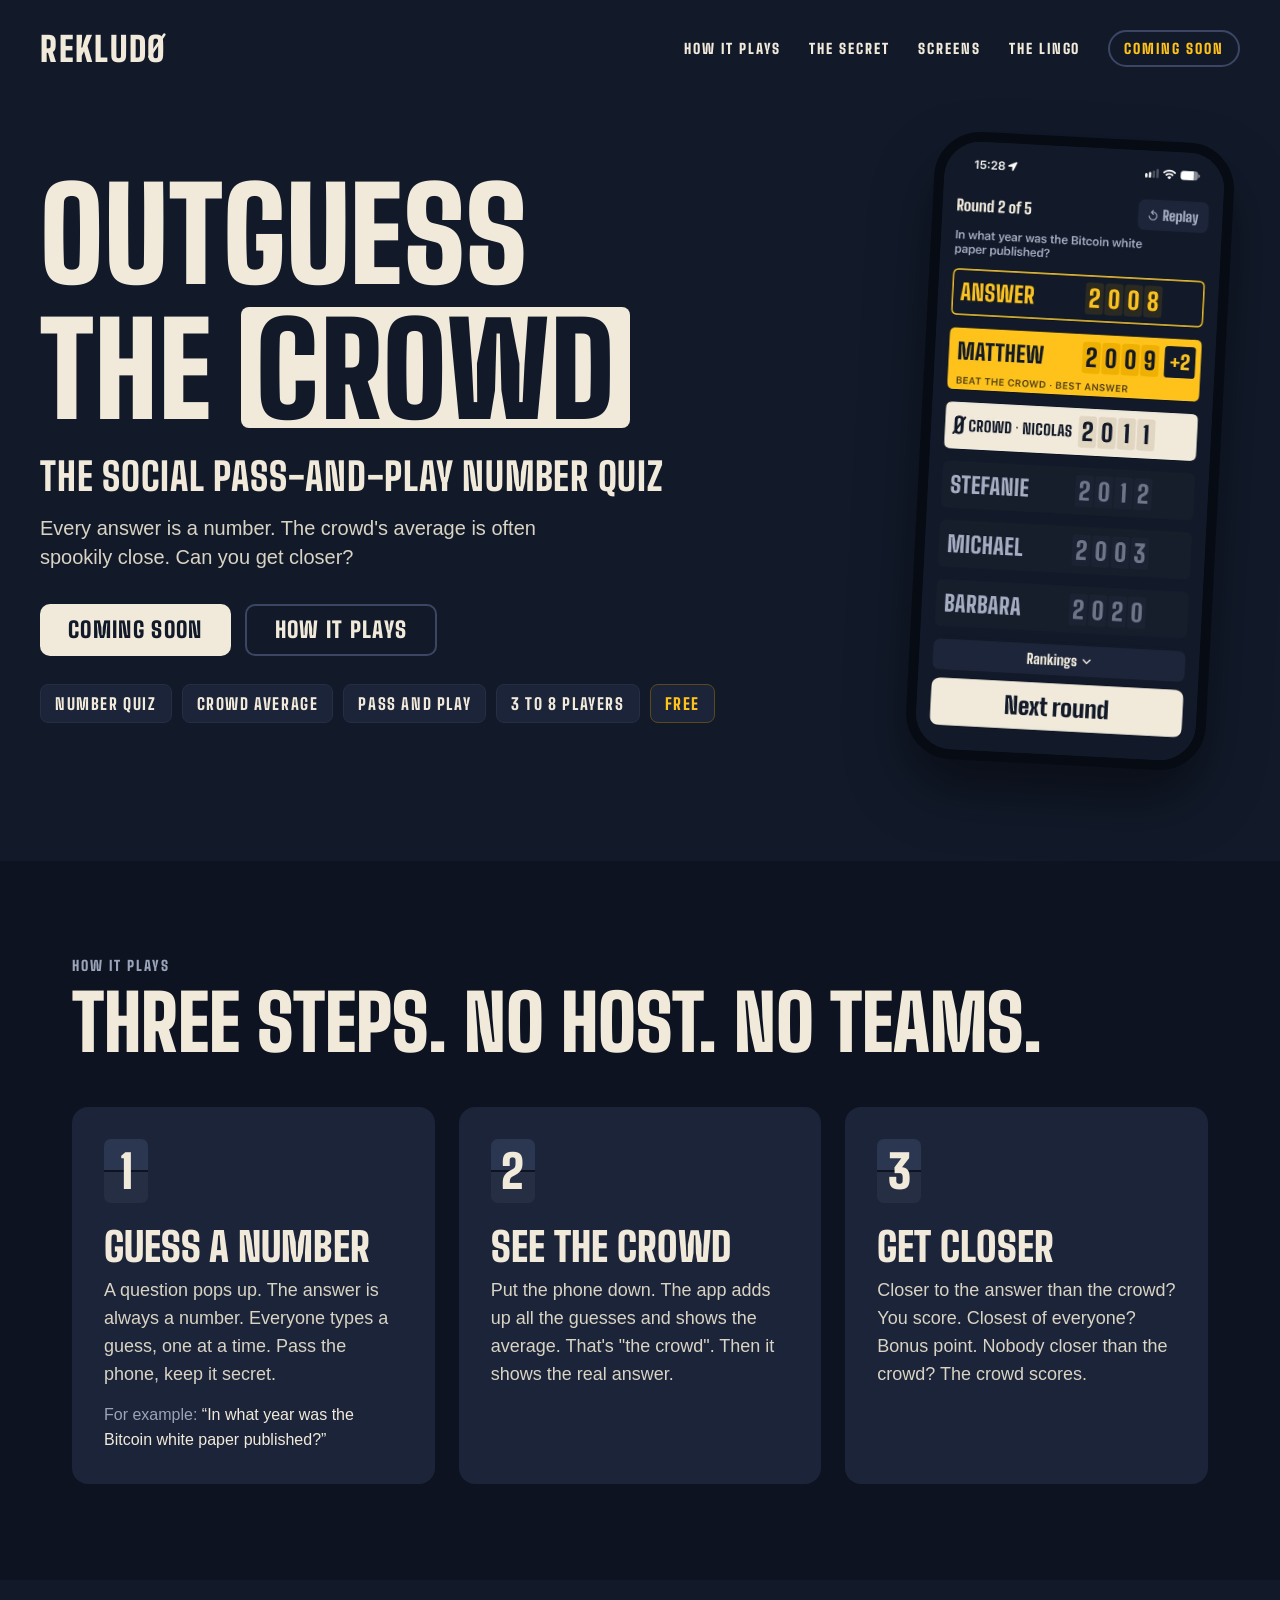
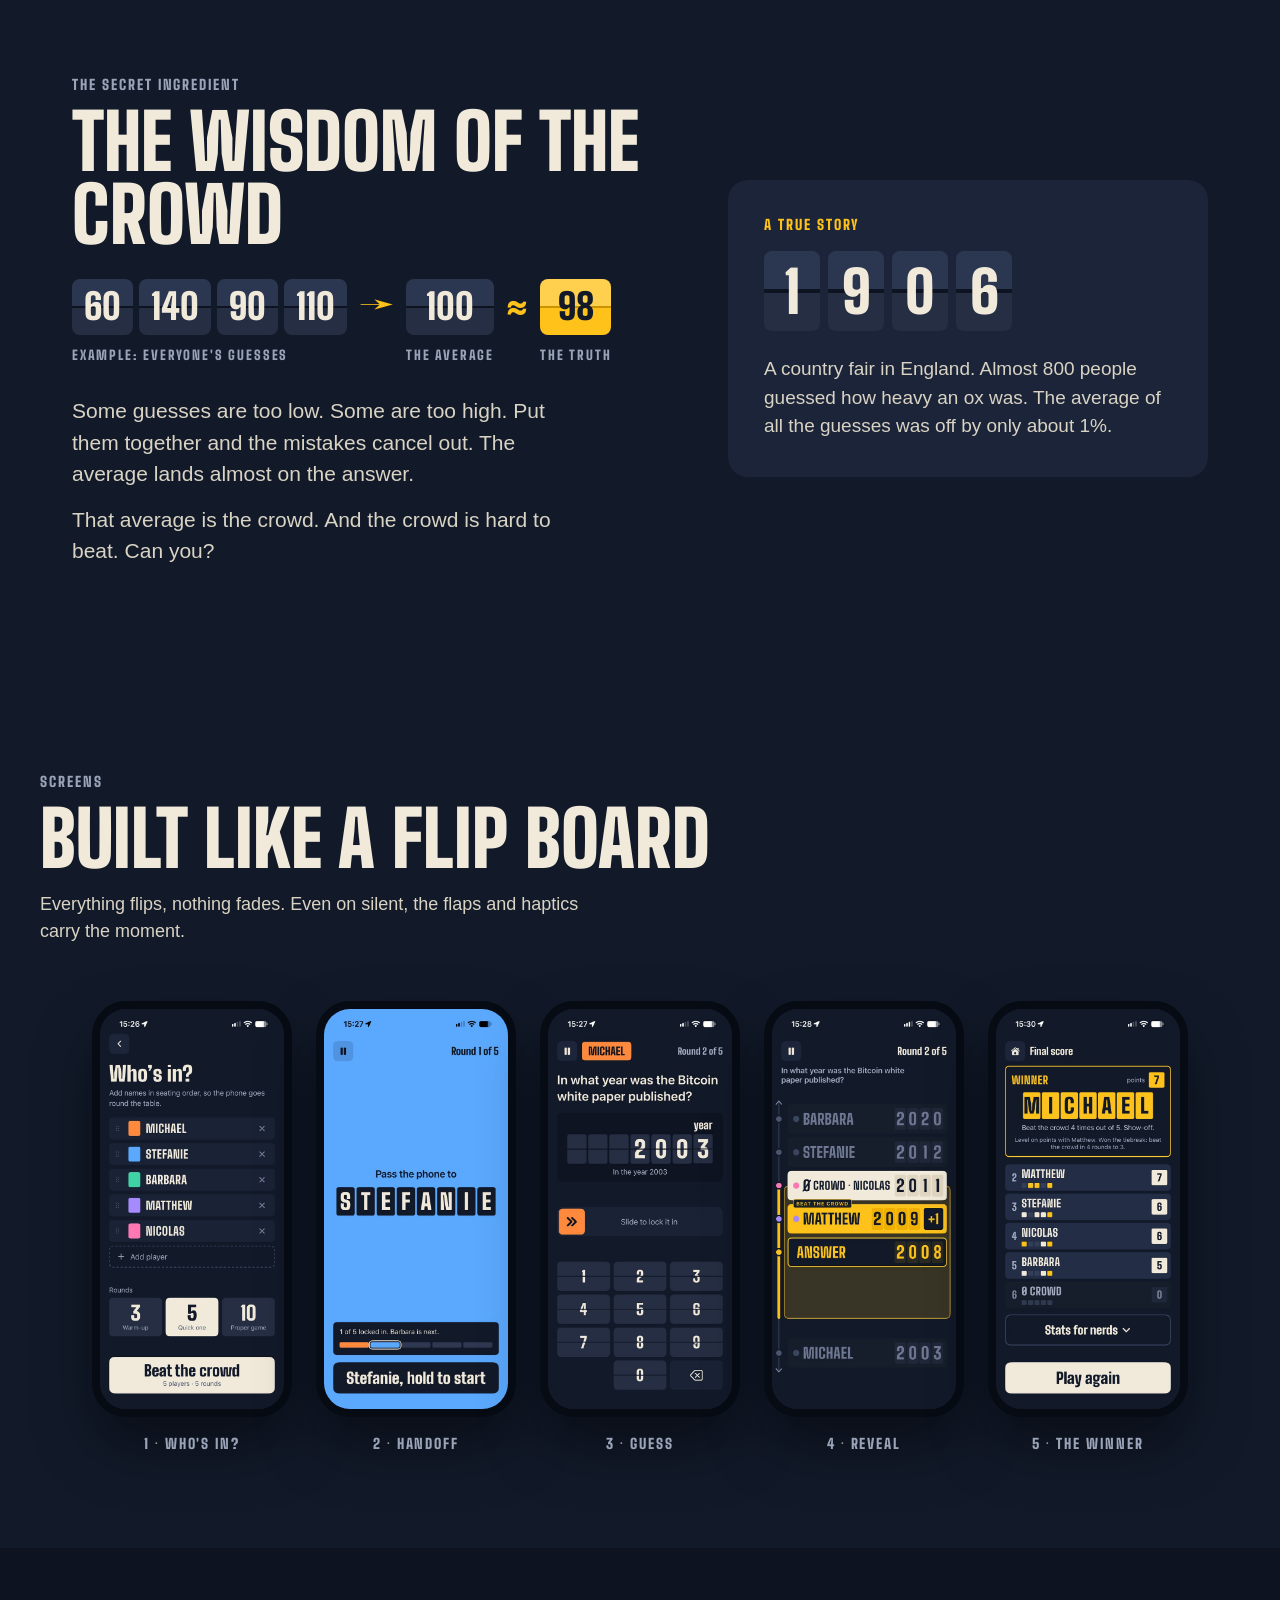
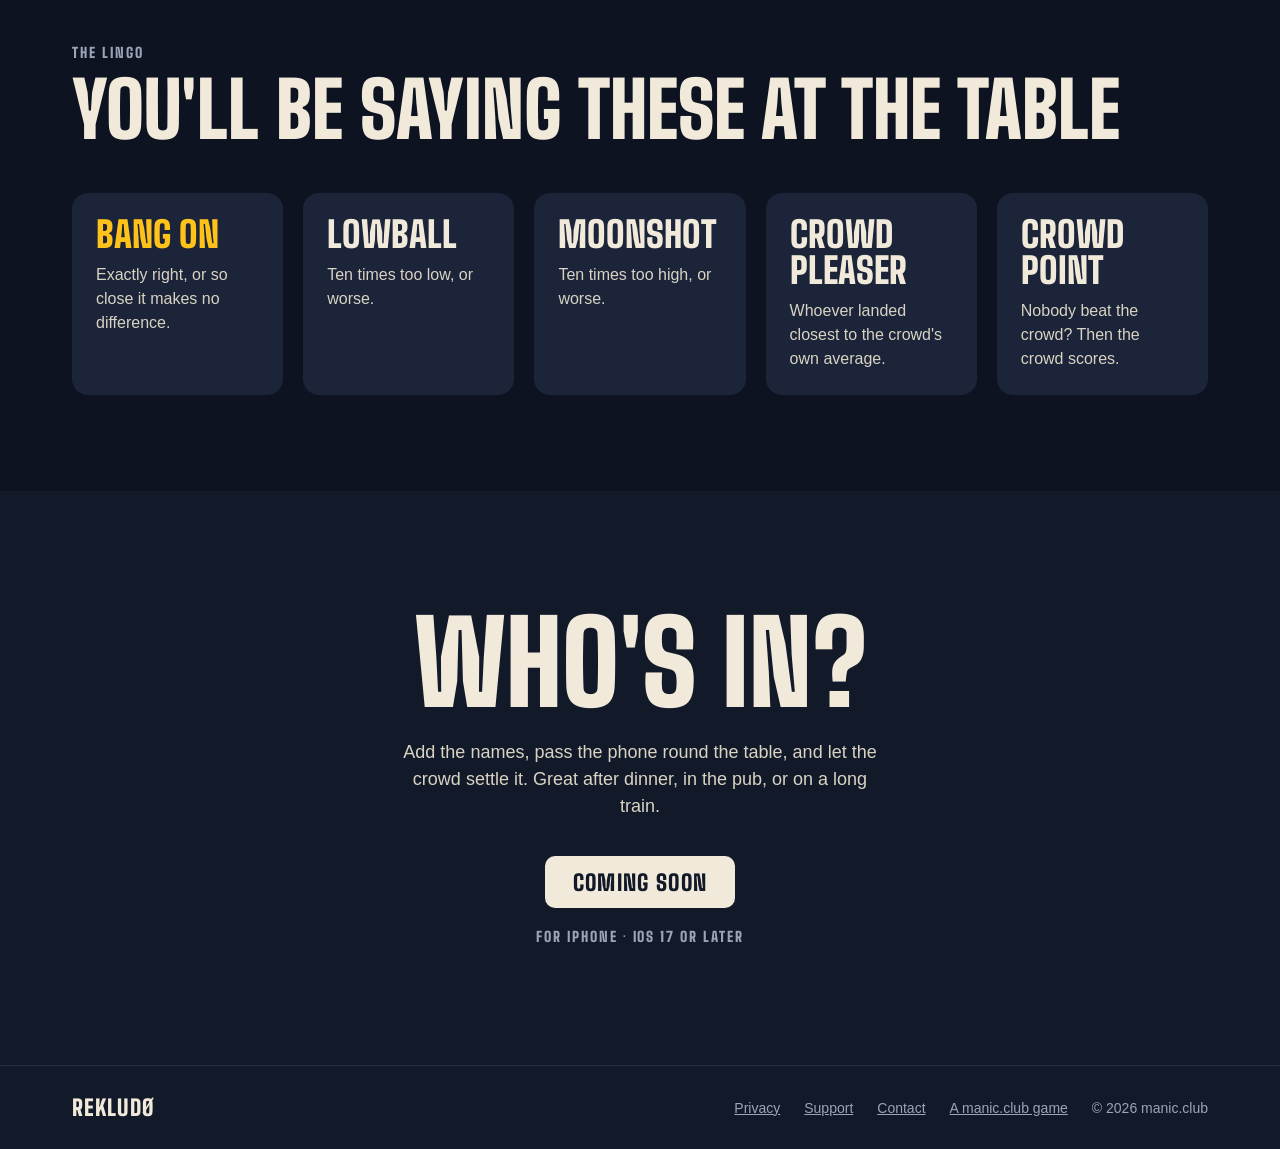
==== index.html @ 20292a8b "Site feedback round 6: replace the abstract formula with an example (guesses, average, truth) Co-Aut" ====
<!doctype html>
<html lang="en">
<head>
<meta charset="utf-8">
<meta name="viewport" content="width=device-width, initial-scale=1, viewport-fit=cover">
<title>Rekludo: Outguess the crowd. The social pass-and-play number quiz.</title>
<meta name="description" content="A social pass-and-play number quiz for 3 to 8 players. Every answer is a number. Everyone guesses, the crowd's average appears next to the truth, and the closest player wins. Free for iPhone.">
<meta name="theme-color" content="#121A2A">
<meta name="color-scheme" content="dark">
<link rel="canonical" href="https://rekludo.com/">
<link rel="icon" type="image/png" sizes="32x32" href="img/favicon-32.png">
<link rel="apple-touch-icon" href="img/apple-touch-icon.png">
<link rel="preload" href="fonts/BigShoulders.woff2" as="font" type="font/woff2" crossorigin>
<link rel="stylesheet" href="style.css">
<meta property="og:type" content="website">
<meta property="og:site_name" content="Rekludo">
<meta property="og:title" content="Rekludo: Outguess the crowd.">
<meta property="og:description" content="The social pass-and-play number quiz. Everyone guesses a number, the crowd's average shows up, and the closest player wins.">
<meta property="og:url" content="https://rekludo.com/">
<meta property="og:image" content="https://rekludo.com/img/og-image.jpg">
<meta property="og:image:width" content="1200">
<meta property="og:image:height" content="630">
<meta property="og:image:alt" content="Rekludo: Beat the crowd, next to a phone showing a round result">
<meta name="twitter:card" content="summary_large_image">
<meta name="twitter:image" content="https://rekludo.com/img/og-image.jpg">
<!-- At launch, add: <meta name="apple-itunes-app" content="app-id=6835205482"> -->
</head>
<body>
<a class="skip" href="#main">Skip to content</a>

<header class="wrap nav">
  <a class="logo" href="/" aria-label="Rekludo home">REKLUD<span class="oslash" aria-hidden="true">O<svg viewBox="0 0 100 100" preserveAspectRatio="none" focusable="false"><line x1="12" y1="88" x2="88" y2="12"/></svg></span></a>
  <nav class="nav-links" aria-label="Main">
    <a class="cap" href="#how">How it plays</a>
    <a class="cap" href="#why">The secret</a>
    <a class="cap" href="#screens">Screens</a>
    <a class="cap" href="#words">The lingo</a>
    <span class="pill">Coming soon</span>
  </nav>
</header>

<main id="main">
  <section class="wrap hero" aria-labelledby="hero-title">
    <div class="hero-text">
      <h1 id="hero-title"><span class="l1">Outguess</span><span class="l2">the <span class="box">crowd</span></span></h1>
      <p class="tagline">The social pass-and-play number quiz</p>
      <p class="hook">Every answer is a number. The crowd's average is often spookily close. Can you get closer?</p>
      <div class="actions">
        <span class="btn btn-soon">Coming soon</span>
        <a class="btn btn-line" href="#how">How it plays</a>
      </div>
      <ul class="chips" aria-label="At a glance">
        <li>Number quiz</li>
        <li>Crowd average</li>
        <li>Pass and play</li>
        <li>3 to 8 players</li>
        <li>Free</li>
      </ul>
    </div>
    <div class="hero-phone">
      <div class="phone tilt">
        <img src="img/results.jpg" width="620" height="1347" alt="Rekludo round result: Matthew's guess of 2009 beats the crowd and lands closest to the answer, 2008" fetchpriority="high">
      </div>
    </div>
  </section>

  <section id="how" class="band" aria-labelledby="how-title">
    <div class="wrap">
      <div class="cap">How it plays</div>
      <h2 id="how-title">Three steps. No host. No teams.</h2>
      <ol class="steps">
        <li class="step">
          <span class="t" aria-hidden="true">1</span>
          <h3>Guess a number</h3>
          <p>A question pops up. The answer is always a number. Everyone types a guess, one at a time. Pass the phone, keep it secret.</p>
          <p class="eg">For example: <q>In what year was the Bitcoin white paper published?</q></p>
        </li>
        <li class="step">
          <span class="t" aria-hidden="true">2</span>
          <h3>See the crowd</h3>
          <p>Put the phone down. The app adds up all the guesses and shows the average. That's "the crowd". Then it shows the real answer.</p>
        </li>
        <li class="step">
          <span class="t" aria-hidden="true">3</span>
          <h3>Get closer</h3>
          <p>Closer to the answer than the crowd? You score. Closest of everyone? Bonus point. Nobody closer than the crowd? The crowd scores.</p>
        </li>
      </ol>
    </div>
  </section>

  <section id="why" class="wrap why" aria-labelledby="why-title">
    <div class="why-grid">
      <div>
        <div class="cap">The secret ingredient</div>
        <h2 id="why-title">The wisdom of the crowd</h2>
        <div class="demo" role="img" aria-label="Example: guesses of 60, 140, 90 and 110 average out to 100. The real answer is 98.">
          <div class="dg"><div class="dnums"><span class="num">60</span><span class="num">140</span><span class="num">90</span><span class="num">110</span></div><div class="cap">Example: everyone's guesses</div></div>
          <span class="fo" aria-hidden="true">&rarr;</span>
          <div class="dg"><span class="num">100</span><div class="cap">The average</div></div>
          <span class="fo" aria-hidden="true">&asymp;</span>
          <div class="dg"><span class="num gold">98</span><div class="cap">The truth</div></div>
        </div>
        <p class="why-text">Some guesses are too low. Some are too high. Put them together and the mistakes cancel out. The average lands almost on the answer.</p>
        <p class="why-text">That average is the crowd. And the crowd is hard to beat. Can you?</p>
      </div>
      <figure class="fact">
        <div class="cap">A true story</div>
        <div class="fact-tiles" aria-hidden="true"><span class="t">1</span><span class="t">9</span><span class="t">0</span><span class="t">6</span></div>
        <figcaption>A country fair in England. Almost 800 people guessed how heavy an ox was. The average of all the guesses was off by only about 1%.</figcaption>
      </figure>
    </div>
  </section>

  <section id="screens" class="wrap screens" aria-labelledby="screens-title">
    <div class="cap">Screens</div>
    <h2 id="screens-title" style="margin-bottom:16px">Built like a flip board</h2>
    <p class="sub">Everything flips, nothing fades. Even on silent, the flaps and haptics carry the moment.</p>
    <ul class="shots">
      <li><div class="phone small"><img loading="lazy" src="img/setup.jpg" width="620" height="1347" alt="Setup screen: who's in? Five players and the rounds to choose from"></div><div class="cap">1 · Who's in?</div></li>
      <li><div class="phone small"><img loading="lazy" src="img/handoff.jpg" width="620" height="1347" alt="Handoff screen: pass the phone to Stefanie, hold to start"></div><div class="cap">2 · Handoff</div></li>
      <li><div class="phone small"><img loading="lazy" src="img/guess.jpg" width="620" height="1347" alt="Guess screen with a year on flap tiles and a number keypad"></div><div class="cap">3 · Guess</div></li>
      <li><div class="phone small"><img loading="lazy" src="img/reveal.jpg" width="620" height="1347" alt="Reveal in mid-animation: the crowd, the answer and a player landing on the axis"></div><div class="cap">4 · Reveal</div></li>
      <li><div class="phone small"><img loading="lazy" src="img/final.jpg" width="620" height="1347" alt="Final score: the winner's name on yellow flap tiles above the ranking"></div><div class="cap">5 · The winner</div></li>
    </ul>
  </section>

  <section id="words" class="band" aria-labelledby="words-title">
    <div class="wrap">
      <div class="cap">The lingo</div>
      <h2 id="words-title">You'll be saying these at the table</h2>
      <dl class="lingo">
        <div class="word"><dt class="gold">Bang on</dt><dd>Exactly right, or so close it makes no difference.</dd></div>
        <div class="word"><dt>Lowball</dt><dd>Ten times too low, or worse.</dd></div>
        <div class="word"><dt>Moonshot</dt><dd>Ten times too high, or worse.</dd></div>
        <div class="word"><dt>Crowd pleaser</dt><dd>Whoever landed closest to the crowd's own average.</dd></div>
        <div class="word"><dt>Crowd point</dt><dd>Nobody beat the crowd? Then the crowd scores.</dd></div>
      </dl>
    </div>
  </section>

  <section class="wrap cta" aria-labelledby="cta-title">
    <h2 id="cta-title">Who's in?</h2>
    <p>Add the names, pass the phone round the table, and let the crowd settle it. Great after dinner, in the pub, or on a long train.</p>
    <span class="btn btn-soon">Coming soon</span>
    <div class="cap">For iPhone · iOS 17 or later</div>
  </section>
</main>

<footer class="foot">
  <div class="foot-in">
    <a class="logo" href="/" aria-label="Rekludo home">REKLUD<span class="oslash" aria-hidden="true">O<svg viewBox="0 0 100 100" preserveAspectRatio="none" focusable="false"><line x1="12" y1="88" x2="88" y2="12"/></svg></span></a>
    <div class="foot-links">
      <a href="https://manic.club/privacy/rekludo/">Privacy</a>
      <a href="https://manic.club/support/">Support</a>
      <a href="mailto:info@manic.club">Contact</a>
      <a href="https://manic.club">A manic.club game</a>
      <span>© 2026 manic.club</span>
    </div>
  </div>
</footer>
</body>
</html>
---- style.css ----
/* Rekludo: one page, no framework, no external requests. Font is hosted here (Big Shoulders, SIL OFL, see fonts/OFL.txt). */
@font-face {
  font-family: "Big Shoulders";
  src: url("fonts/BigShoulders.woff2") format("woff2");
  font-weight: 100 900;
  font-display: swap;
}
:root {
  --board: #121A2A; --deep: #0D1320; --card: #1B2438; --line: #252E42; --edge: #3A4663;
  --ink: #F1EADB; --soft: #D9D3C4; --muted: #9AA4B8; --signal: #FFC21A;
  --display: "Big Shoulders", "Arial Narrow", Impact, sans-serif;
  --text: -apple-system, "SF Pro Text", "Helvetica Neue", Arial, sans-serif;
}
* { box-sizing: border-box; }
html { scroll-behavior: smooth; background: var(--board); }
body { margin: 0; background: var(--board); color: var(--ink); font-family: var(--text); -webkit-font-smoothing: antialiased; }
a { color: var(--ink); }
a:hover { color: var(--signal); }
:focus-visible { outline: 3px solid var(--signal); outline-offset: 3px; border-radius: 6px; }
img { max-width: 100%; }
.wrap { max-width: 1200px; margin: 0 auto; padding: 0 32px; }
.skip { position: absolute; left: -999px; top: 8px; background: var(--ink); color: var(--board); padding: 10px 16px; border-radius: 8px; z-index: 10; }
.skip:focus { left: 8px; }

.bs { font-family: var(--display); text-transform: uppercase; }
.cap { font-family: var(--display); text-transform: uppercase; font-weight: 900; font-size: 14px; letter-spacing: .14em; color: var(--muted); }
h1, h2, h3 { font-family: var(--display); text-transform: uppercase; font-weight: 900; margin: 0; }
h2 { font-size: clamp(48px, 6vw, 80px); line-height: .95; margin: 12px 0 48px; }

/* tiles, as on the flip board */
.t { display: inline-flex; align-items: center; justify-content: center; width: 44px; height: 64px; border-radius: 7px;
  font-family: var(--display); font-weight: 900; font-size: 46px; color: var(--ink);
  background: linear-gradient(to bottom, #2B3650 0, #2B3650 48%, #0D1320 48%, #0D1320 52%, #252E42 52%); }

.btn { display: inline-flex; align-items: center; justify-content: center; min-height: 52px; padding: 0 28px; border-radius: 10px;
  font-family: var(--display); text-transform: uppercase; font-weight: 900; font-size: 22px; letter-spacing: .06em; text-decoration: none; }
.btn-main { background: var(--ink); color: var(--board); }
.btn-soon { background: var(--ink); color: var(--board); cursor: default; }
.btn-line { border: 2px solid var(--edge); color: var(--ink); }
.btn-line:hover { border-color: var(--signal); }

/* nav */
.nav { display: flex; align-items: center; justify-content: space-between; gap: 16px; flex-wrap: wrap; padding: 28px 0; }
.logo { font-family: var(--display); font-weight: 900; font-size: 34px; letter-spacing: .05em; text-transform: uppercase; text-decoration: none; }
.nav-links { display: flex; align-items: center; gap: 28px; flex-wrap: wrap; }
.nav-links a { text-decoration: none; color: var(--ink); }
.pill { font-family: var(--display); text-transform: uppercase; font-weight: 900; font-size: 14px; letter-spacing: .14em;
  padding: 8px 14px; border: 2px solid var(--edge); border-radius: 999px; color: var(--signal); }

/* hero */
.hero { display: flex; flex-wrap: wrap; align-items: center; gap: 56px; padding: 40px 0 96px; }
.hero-text { flex: 1 1 520px; min-width: 0; }
.hero h1 { font-size: clamp(64px, 10vw, 140px); line-height: .88; letter-spacing: .01em; margin-top: 0; }
.hero h1 .l1, .hero h1 .l2 { display: block; }
.hero h1 .l2 { margin-top: .12em; }
.hero h1 .box { display: inline-block; color: var(--board); background: var(--ink); padding: .06em .12em .02em; line-height: .86; border-radius: 8px; }
.lead { font-size: 20px; line-height: 1.5; max-width: 520px; margin: 32px 0 0; color: var(--soft); }
.tagline { font-family: var(--display); text-transform: uppercase; font-weight: 800; font-size: clamp(26px, 3vw, 40px); line-height: 1.05; letter-spacing: .02em; margin: 28px 0 0; color: var(--ink); }
.hook { font-size: 20px; line-height: 1.45; max-width: 520px; margin: 18px 0 0; color: var(--soft); }
.actions { display: flex; flex-wrap: wrap; gap: 14px; margin-top: 32px; }
.chips { display: flex; flex-wrap: wrap; gap: 10px; list-style: none; margin: 28px 0 0; padding: 0; }
.chips li { font-family: var(--display); text-transform: uppercase; font-weight: 800; font-size: 16px; letter-spacing: .1em; color: var(--ink);
  padding: 9px 14px; border-radius: 8px; background: var(--card); border: 1px solid var(--line); }
.chips li:last-child { color: var(--signal); border-color: #5a4a1a; }
.hero .cap.note { margin-top: 22px; }
.hero .fine { margin: 10px 0 0; font-size: 14px; color: var(--muted); }
.hero-phone { flex: 0 1 340px; display: flex; justify-content: center; }

/* phone frame */
.phone { width: 300px; border-radius: 46px; border: 10px solid #070B14; background: var(--board); overflow: hidden; flex: none;
  box-shadow: 0 30px 60px rgba(0, 0, 0, .45); }
.phone img { display: block; width: 100%; height: auto; }
.phone.small { width: 200px; border-width: 8px; border-radius: 34px; }
.tilt { transform: rotate(3deg); }

/* steps */
.band { background: var(--deep); padding: 96px 0; }
.steps { display: grid; grid-template-columns: repeat(3, minmax(0, 1fr)); grid-template-rows: auto auto auto 1fr; column-gap: 24px; row-gap: 0; list-style: none; margin: 0; padding: 0; }
/* each card spans the same four rows, so tiles, titles and texts line up across all three */
.step { display: grid; grid-template-rows: subgrid; grid-row: span 4; background: var(--card); border-radius: 16px; padding: 32px; min-width: 0; align-content: start; }
.step h3 { font-size: 40px; margin: 24px 0 10px; line-height: 1; }
.step p { margin: 0; line-height: 1.55; color: var(--soft); font-size: 18px; }
.step p.eg { margin-top: 14px; font-size: 16px; color: var(--muted); align-self: start; }
.step p.eg q { color: var(--ink); quotes: "\201C" "\201D"; }

/* screens */
.screens { padding: 96px 0; }
.screens p.sub { margin: 0 0 56px; font-size: 18px; line-height: 1.5; color: var(--soft); max-width: 560px; }
.shots { display: flex; flex-wrap: wrap; justify-content: center; gap: 24px; margin: 0; padding: 0; list-style: none; }
.shots li { display: flex; flex-direction: column; align-items: center; gap: 18px; }

/* lingo */
.lingo { display: grid; grid-template-columns: repeat(auto-fit, minmax(190px, 1fr)); gap: 20px; margin: 0; }
.word { background: var(--card); border-radius: 16px; padding: 24px; min-width: 0; }
.word dt { font-family: var(--display); text-transform: uppercase; font-weight: 900; font-size: 36px; line-height: 1; }
.word dt.gold { color: var(--signal); }
.word dd { margin: 10px 0 0; line-height: 1.5; color: var(--soft); }

/* closing call */
.cta { padding: 120px 0; text-align: center; }
.cta h2 { font-size: clamp(60px, 9vw, 128px); line-height: .9; margin: 0; }
.cta p { margin: 24px auto 36px; font-size: 18px; line-height: 1.5; color: var(--soft); max-width: 480px; }
.cta .cap { margin-top: 20px; }

/* footer */
.foot { border-top: 1px solid var(--line); }
.foot-in { display: flex; justify-content: space-between; align-items: center; flex-wrap: wrap; gap: 14px; padding: 28px 32px; max-width: 1200px; margin: 0 auto; }
.foot .logo { font-size: 22px; }
.foot-links { display: flex; gap: 24px; flex-wrap: wrap; font-size: 14px; color: var(--muted); }
.foot-links a { color: var(--muted); }
.foot-links a:hover { color: var(--ink); }

@media (max-width: 820px) {
  .wrap, .foot-in { padding-left: 20px; padding-right: 20px; }
  .steps { grid-template-columns: 1fr; grid-template-rows: none; row-gap: 20px; }
  .step { grid-template-rows: none; grid-row: auto; }
  .hero { padding-bottom: 64px; gap: 40px; }
  .band, .screens { padding: 64px 0; }
  .cta { padding: 80px 0; }
  .nav-links .cap { display: none; }
  .phone { width: 270px; }
  .phone.small { width: 200px; }
}
@media (prefers-reduced-motion: no-preference) {
  .tilt { transition: transform .4s ease; }
  .tilt:hover { transform: rotate(0deg); }
}

/* the app's slashed O: a plain O with a long diagonal through it */
.oslash { position: relative; display: inline-block; }
.oslash svg { position: absolute; left: 0; width: 100%; top: .1em; height: .86em; overflow: visible; }
.oslash line { stroke: currentColor; stroke-width: .075em; stroke-linecap: round; vector-effect: non-scaling-stroke; }

/* the psychology bit */
.why { padding: 96px 32px; }
.why-grid { display: grid; grid-template-columns: minmax(0, 1.25fr) minmax(0, 1fr); gap: 56px; align-items: center; }
.why-text { font-size: 21px; line-height: 1.5; color: var(--soft); margin: 0 0 14px; max-width: 520px; }
/* the magic formula: guesses -> average -> truth, with example numbers */
.demo { display: flex; flex-wrap: wrap; align-items: flex-start; gap: 14px 12px; margin: 0 0 32px; }
.dg { display: flex; flex-direction: column; gap: 12px; }
.dnums { display: flex; gap: 6px; }
.num { display: inline-flex; align-items: center; justify-content: center; min-width: 58px; padding: 10px 12px; border-radius: 8px;
  font-family: var(--display); font-weight: 900; font-size: 36px; line-height: 1; color: var(--ink);
  background: linear-gradient(to bottom, #2B3650 0, #2B3650 48%, #0D1320 48%, #0D1320 52%, #252E42 52%); }
.num.gold { color: var(--board); background: linear-gradient(to bottom, #FFD04D 0, #FFD04D 48%, #C99400 48%, #C99400 52%, #FFC21A 52%); }
.demo .cap { font-size: 13px; }
.fo { font-family: var(--display); font-weight: 900; font-size: 40px; line-height: 1; color: var(--signal); padding-top: 8px; }
.why h2 { margin-bottom: 28px; }
.fact { margin: 0; background: var(--card); border-radius: 20px; padding: 36px; }
.fact-tiles { display: flex; gap: 8px; }
.fact-tiles .t { width: 56px; height: 80px; font-size: 58px; border-radius: 8px; }
.fact .cap { margin-bottom: 18px; color: var(--signal); }
.fact figcaption { margin-top: 24px; font-size: 19px; line-height: 1.5; color: var(--soft); }
@media (max-width: 820px) {
  .why { padding: 64px 20px; }
  .why-grid { grid-template-columns: 1fr; gap: 32px; }
  .chips li { font-size: 15px; }
}
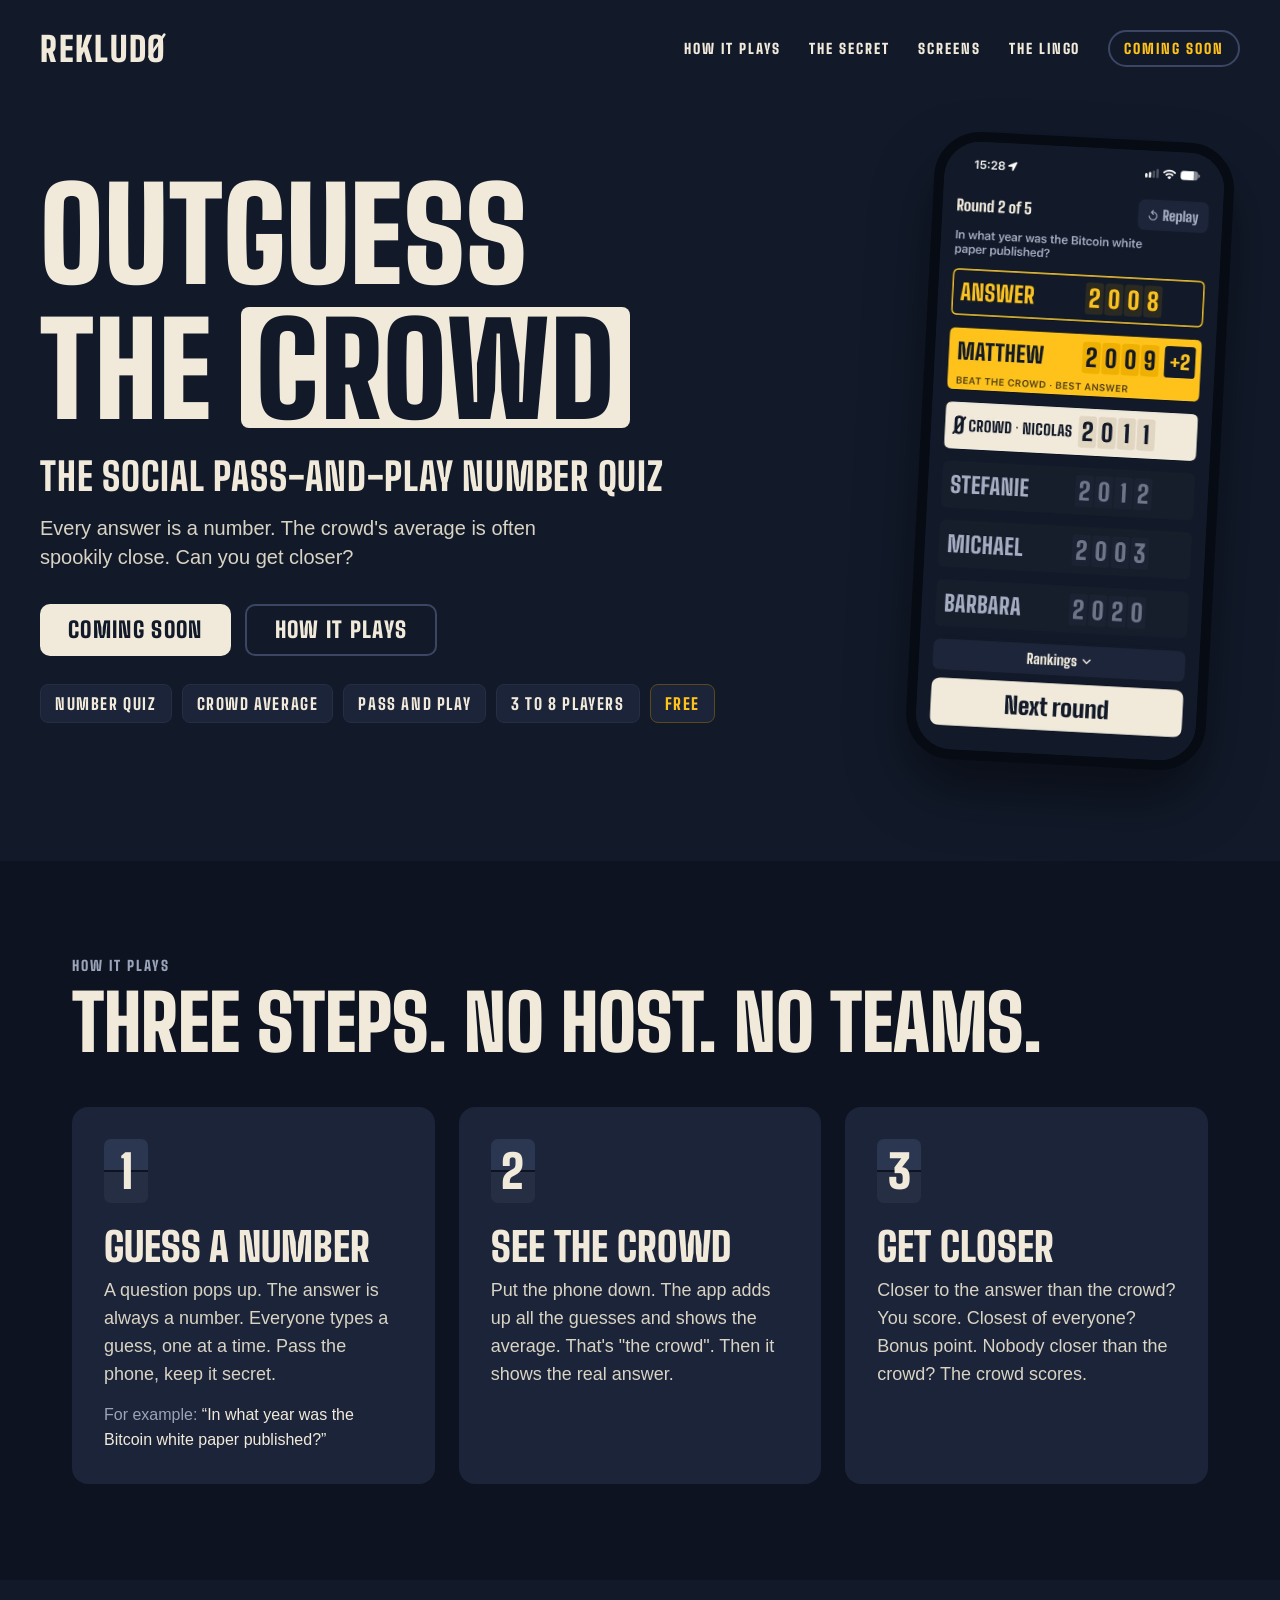
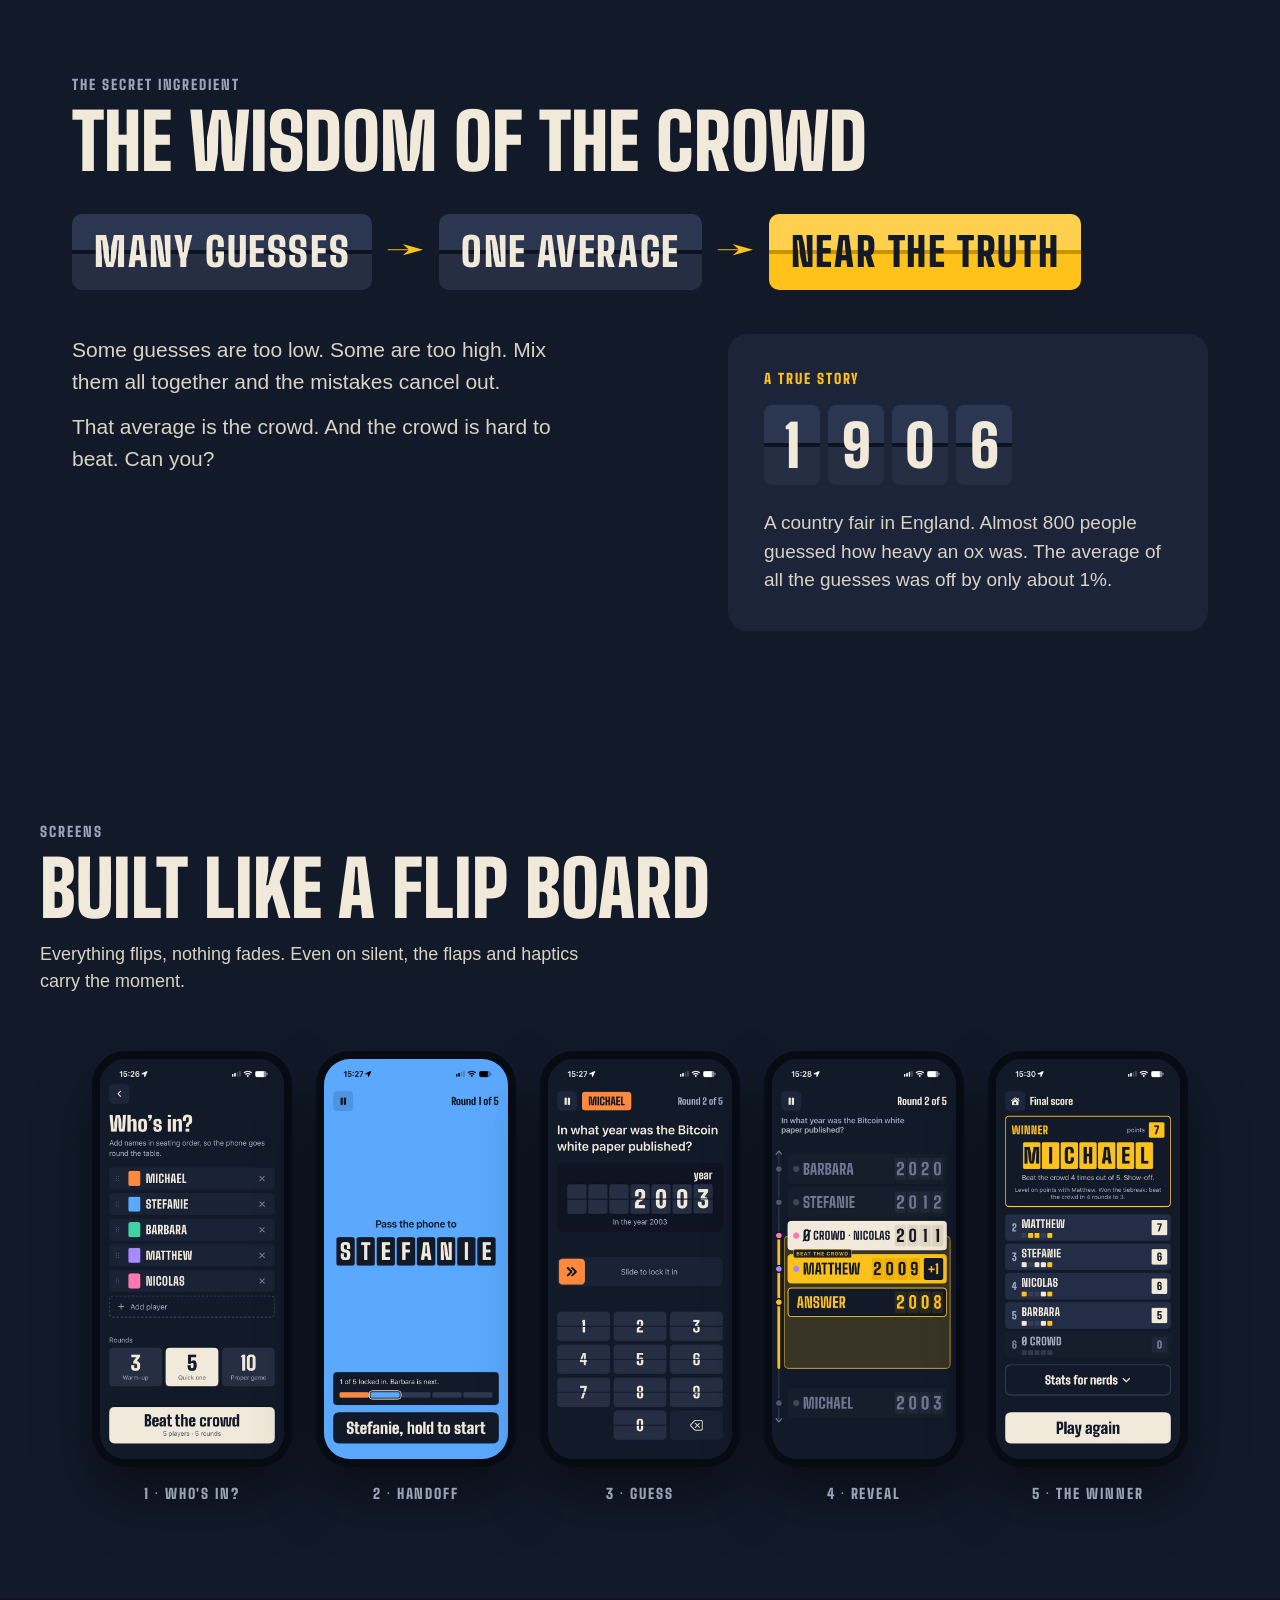
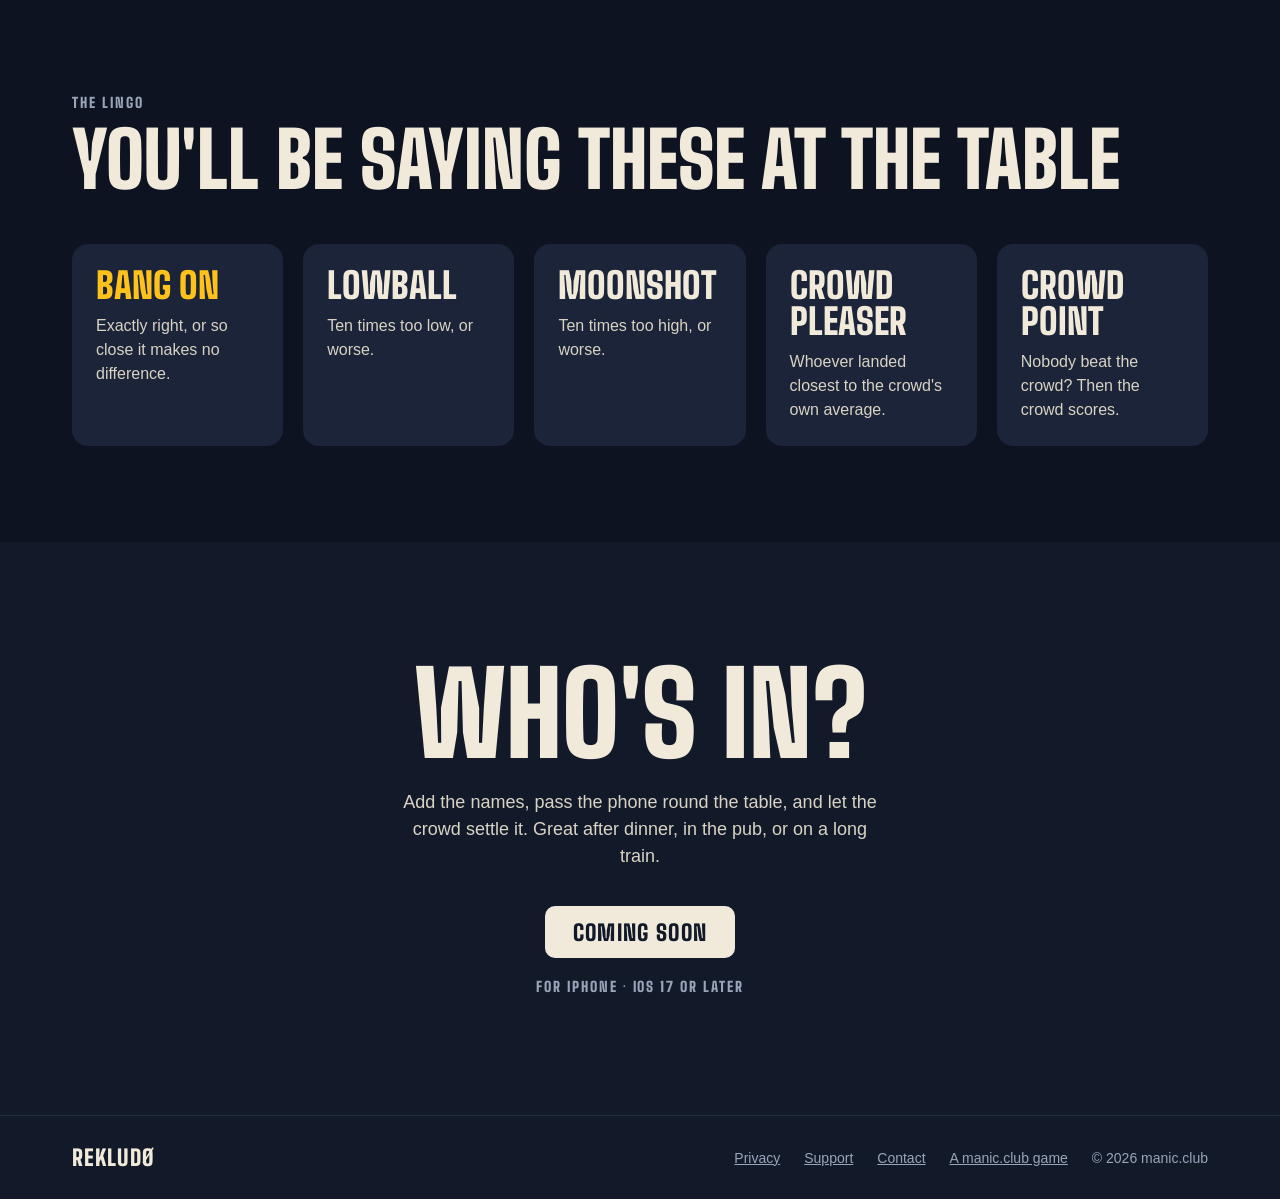
==== commit b601be42: "Site feedback round 7: word-tile formula with arrows on its own full-width row, arrows point down on" ====
--- a/index.html
+++ b/index.html
@@ -90,18 +90,14 @@
   </section>
 
   <section id="why" class="wrap why" aria-labelledby="why-title">
+    <div class="cap">The secret ingredient</div>
+    <h2 id="why-title" style="margin-bottom: 36px">The wisdom of the crowd</h2>
+    <div class="formula" role="img" aria-label="Many guesses, averaged, land near the truth">
+      <span class="ft">Many guesses</span><span class="fo" aria-hidden="true">&rarr;</span><span class="ft">One average</span><span class="fo" aria-hidden="true">&rarr;</span><span class="ft gold">Near the truth</span>
+    </div>
     <div class="why-grid">
       <div>
-        <div class="cap">The secret ingredient</div>
-        <h2 id="why-title">The wisdom of the crowd</h2>
-        <div class="demo" role="img" aria-label="Example: guesses of 60, 140, 90 and 110 average out to 100. The real answer is 98.">
-          <div class="dg"><div class="dnums"><span class="num">60</span><span class="num">140</span><span class="num">90</span><span class="num">110</span></div><div class="cap">Example: everyone's guesses</div></div>
-          <span class="fo" aria-hidden="true">&rarr;</span>
-          <div class="dg"><span class="num">100</span><div class="cap">The average</div></div>
-          <span class="fo" aria-hidden="true">&asymp;</span>
-          <div class="dg"><span class="num gold">98</span><div class="cap">The truth</div></div>
-        </div>
-        <p class="why-text">Some guesses are too low. Some are too high. Put them together and the mistakes cancel out. The average lands almost on the answer.</p>
+        <p class="why-text">Some guesses are too low. Some are too high. Mix them all together and the mistakes cancel out.</p>
         <p class="why-text">That average is the crowd. And the crowd is hard to beat. Can you?</p>
       </div>
       <figure class="fact">
--- a/style.css
+++ b/style.css
@@ -133,18 +133,14 @@
 
 /* the psychology bit */
 .why { padding: 96px 32px; }
-.why-grid { display: grid; grid-template-columns: minmax(0, 1.25fr) minmax(0, 1fr); gap: 56px; align-items: center; }
+.why-grid { display: grid; grid-template-columns: minmax(0, 1.25fr) minmax(0, 1fr); gap: 56px; align-items: start; }
 .why-text { font-size: 21px; line-height: 1.5; color: var(--soft); margin: 0 0 14px; max-width: 520px; }
-/* the magic formula: guesses -> average -> truth, with example numbers */
-.demo { display: flex; flex-wrap: wrap; align-items: flex-start; gap: 14px 12px; margin: 0 0 32px; }
-.dg { display: flex; flex-direction: column; gap: 12px; }
-.dnums { display: flex; gap: 6px; }
-.num { display: inline-flex; align-items: center; justify-content: center; min-width: 58px; padding: 10px 12px; border-radius: 8px;
-  font-family: var(--display); font-weight: 900; font-size: 36px; line-height: 1; color: var(--ink);
-  background: linear-gradient(to bottom, #2B3650 0, #2B3650 48%, #0D1320 48%, #0D1320 52%, #252E42 52%); }
-.num.gold { color: var(--board); background: linear-gradient(to bottom, #FFD04D 0, #FFD04D 48%, #C99400 48%, #C99400 52%, #FFC21A 52%); }
-.demo .cap { font-size: 13px; }
-.fo { font-family: var(--display); font-weight: 900; font-size: 40px; line-height: 1; color: var(--signal); padding-top: 8px; }
+/* the magic formula: many guesses -> one average -> near the truth */
+.formula { display: flex; flex-wrap: wrap; align-items: center; gap: 12px 14px; margin: 0 0 44px; }
+.ft { font-family: var(--display); text-transform: uppercase; font-weight: 900; font-size: clamp(24px, 3.4vw, 40px); letter-spacing: .04em; color: var(--ink);
+  padding: 14px 22px; border-radius: 10px; background: linear-gradient(to bottom, #2B3650 0, #2B3650 48%, #0D1320 48%, #0D1320 52%, #252E42 52%); }
+.ft.gold { color: var(--board); background: linear-gradient(to bottom, #FFD04D 0, #FFD04D 48%, #C99400 48%, #C99400 52%, #FFC21A 52%); }
+.fo { font-family: var(--display); font-weight: 900; font-size: clamp(28px, 3.6vw, 44px); line-height: 1; color: var(--signal); }
 .why h2 { margin-bottom: 28px; }
 .fact { margin: 0; background: var(--card); border-radius: 20px; padding: 36px; }
 .fact-tiles { display: flex; gap: 8px; }
@@ -155,4 +151,6 @@
   .why { padding: 64px 20px; }
   .why-grid { grid-template-columns: 1fr; gap: 32px; }
   .chips li { font-size: 15px; }
+  .formula { flex-direction: column; align-items: flex-start; gap: 4px; }
+  .fo { transform: rotate(90deg); margin-left: 22px; }
 }
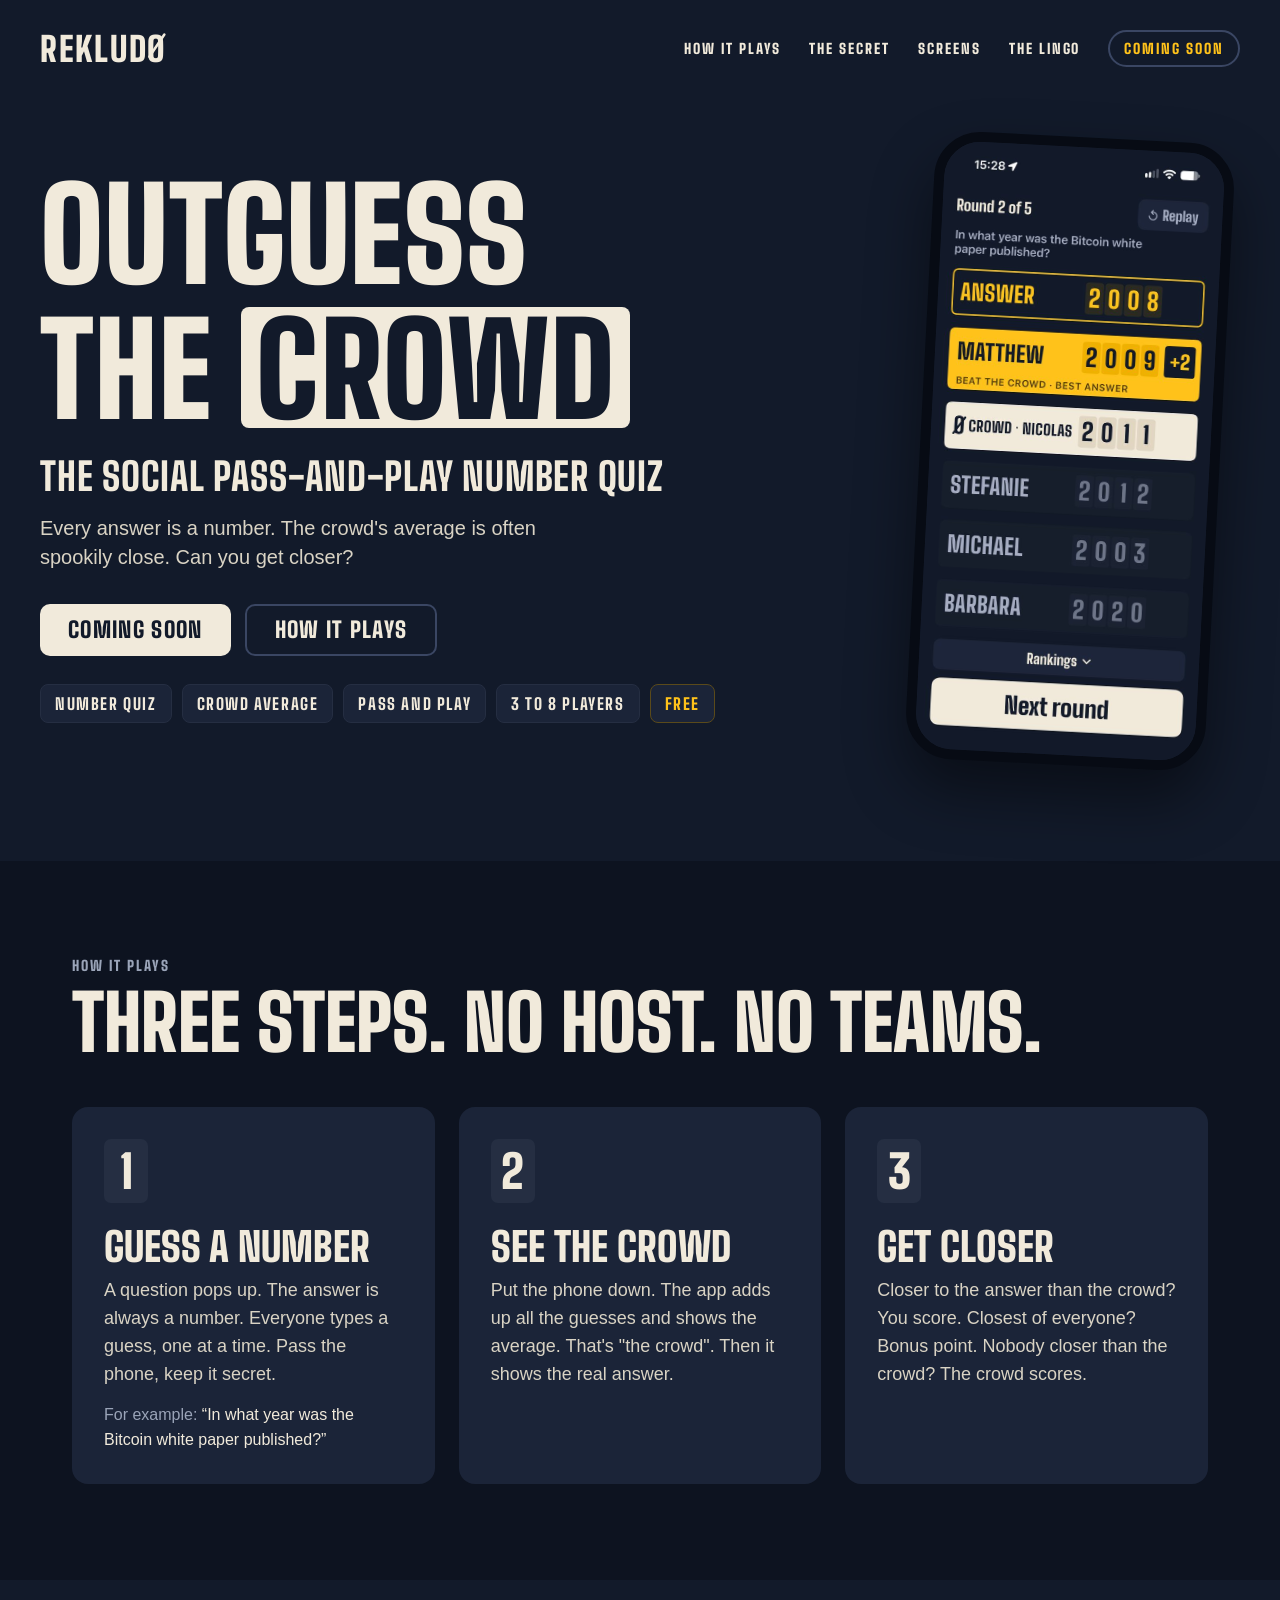
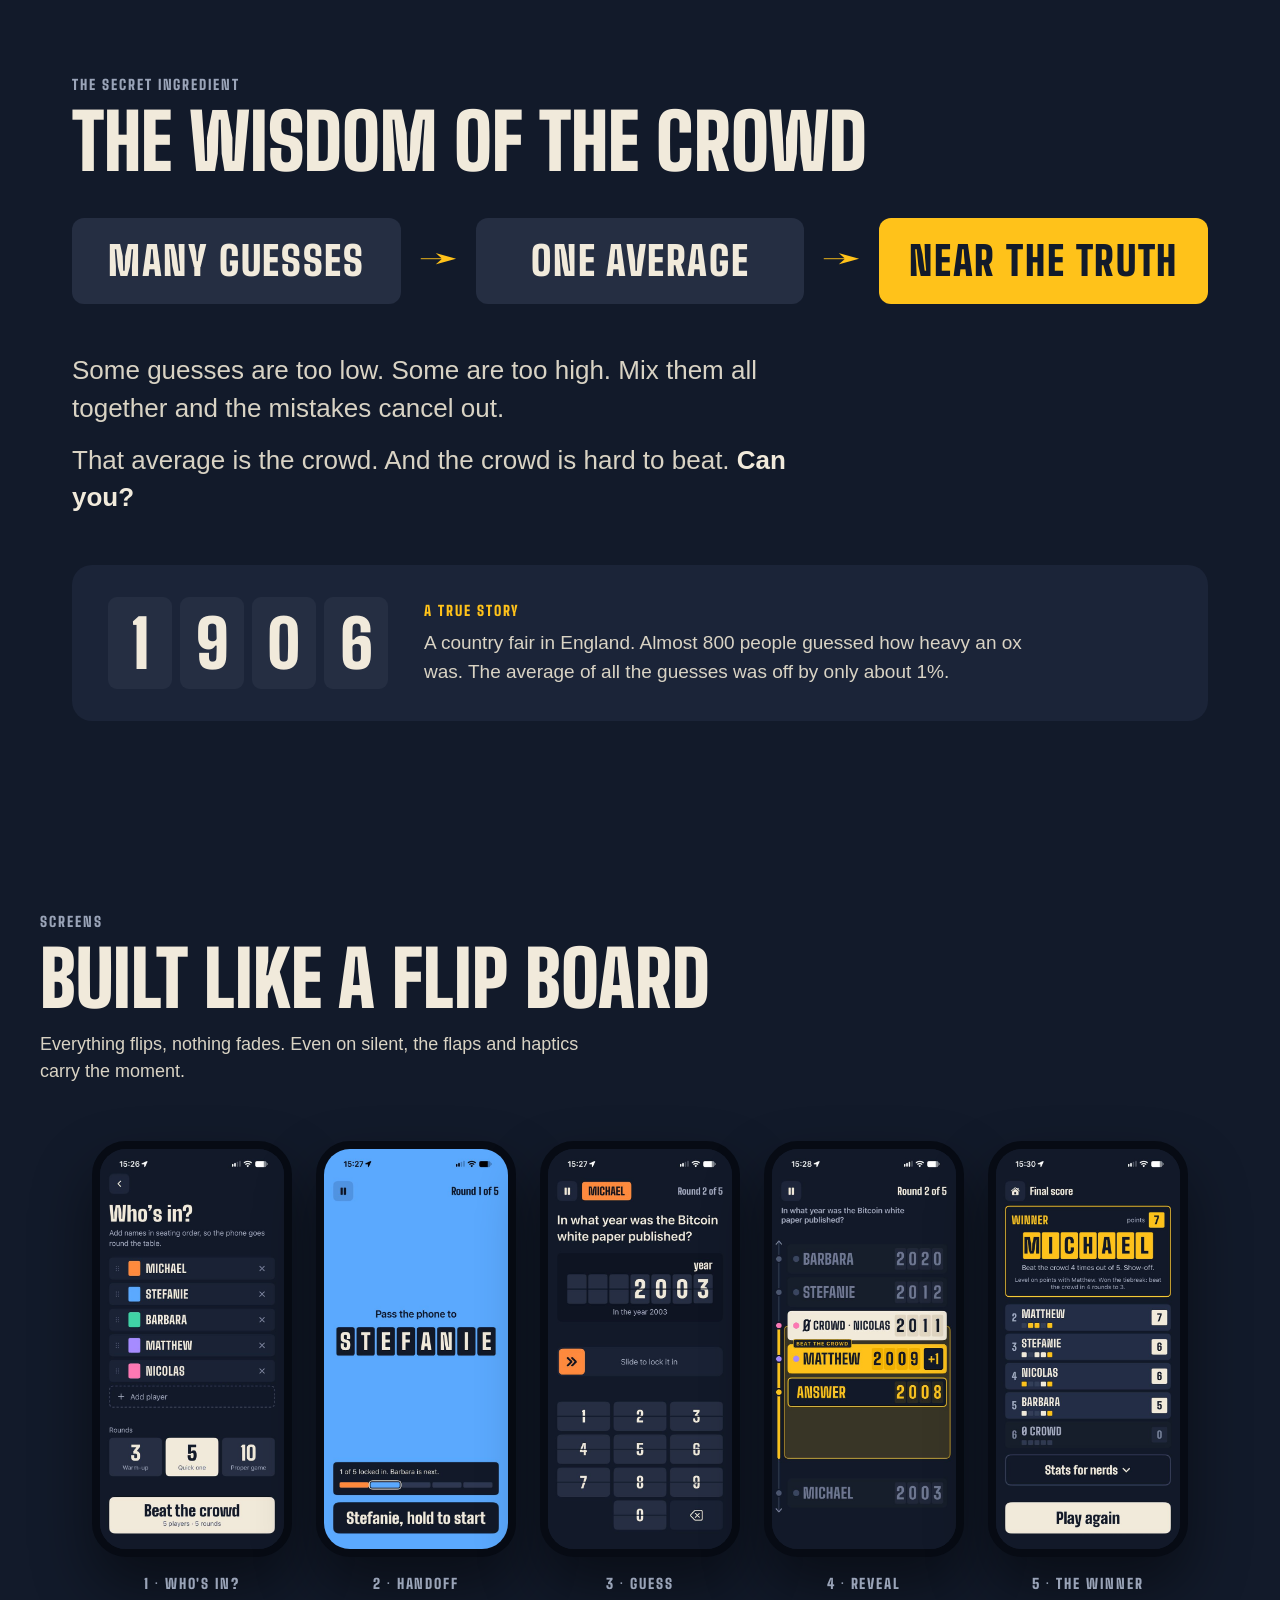
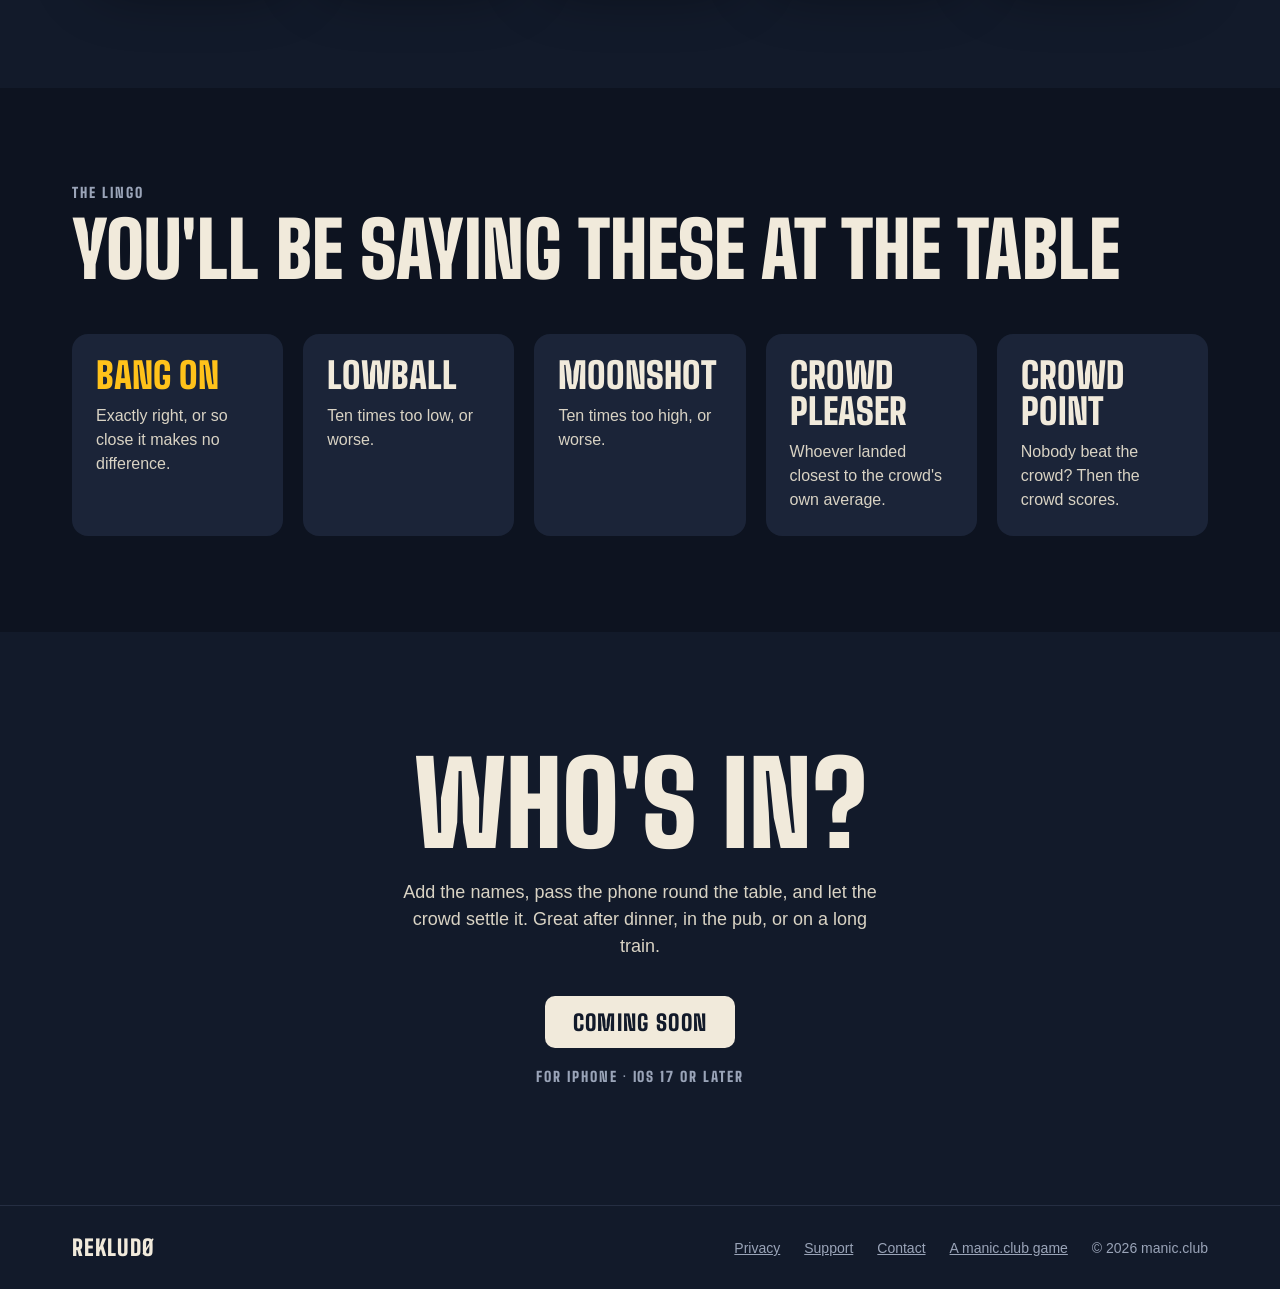
==== commit 820bfdd5: "Site feedback round 8: flat tiles without split lines, one-column wisdom section on shared edges Co-" ====
--- a/index.html
+++ b/index.html
@@ -91,21 +91,18 @@
 
   <section id="why" class="wrap why" aria-labelledby="why-title">
     <div class="cap">The secret ingredient</div>
-    <h2 id="why-title" style="margin-bottom: 36px">The wisdom of the crowd</h2>
+    <h2 id="why-title" style="margin-bottom: 40px">The wisdom of the crowd</h2>
     <div class="formula" role="img" aria-label="Many guesses, averaged, land near the truth">
       <span class="ft">Many guesses</span><span class="fo" aria-hidden="true">&rarr;</span><span class="ft">One average</span><span class="fo" aria-hidden="true">&rarr;</span><span class="ft gold">Near the truth</span>
     </div>
-    <div class="why-grid">
-      <div>
-        <p class="why-text">Some guesses are too low. Some are too high. Mix them all together and the mistakes cancel out.</p>
-        <p class="why-text">That average is the crowd. And the crowd is hard to beat. Can you?</p>
-      </div>
-      <figure class="fact">
-        <div class="cap">A true story</div>
-        <div class="fact-tiles" aria-hidden="true"><span class="t">1</span><span class="t">9</span><span class="t">0</span><span class="t">6</span></div>
-        <figcaption>A country fair in England. Almost 800 people guessed how heavy an ox was. The average of all the guesses was off by only about 1%.</figcaption>
-      </figure>
+    <div class="why-copy">
+      <p>Some guesses are too low. Some are too high. Mix them all together and the mistakes cancel out.</p>
+      <p>That average is the crowd. And the crowd is hard to beat. <strong>Can you?</strong></p>
     </div>
+    <figure class="fact">
+      <div class="fact-tiles" aria-hidden="true"><span class="t">1</span><span class="t">9</span><span class="t">0</span><span class="t">6</span></div>
+      <figcaption><span class="cap">A true story</span>A country fair in England. Almost 800 people guessed how heavy an ox was. The average of all the guesses was off by only about 1%.</figcaption>
+    </figure>
   </section>
 
   <section id="screens" class="wrap screens" aria-labelledby="screens-title">
--- a/style.css
+++ b/style.css
@@ -30,7 +30,7 @@
 /* tiles, as on the flip board */
 .t { display: inline-flex; align-items: center; justify-content: center; width: 44px; height: 64px; border-radius: 7px;
   font-family: var(--display); font-weight: 900; font-size: 46px; color: var(--ink);
-  background: linear-gradient(to bottom, #2B3650 0, #2B3650 48%, #0D1320 48%, #0D1320 52%, #252E42 52%); }
+  background: #252E42; }
 
 .btn { display: inline-flex; align-items: center; justify-content: center; min-height: 52px; padding: 0 28px; border-radius: 10px;
   font-family: var(--display); text-transform: uppercase; font-weight: 900; font-size: 22px; letter-spacing: .06em; text-decoration: none; }
@@ -131,26 +131,28 @@
 .oslash svg { position: absolute; left: 0; width: 100%; top: .1em; height: .86em; overflow: visible; }
 .oslash line { stroke: currentColor; stroke-width: .075em; stroke-linecap: round; vector-effect: non-scaling-stroke; }
 
-/* the psychology bit */
+/* the psychology bit: one column, everything on the same left and right edges */
 .why { padding: 96px 32px; }
-.why-grid { display: grid; grid-template-columns: minmax(0, 1.25fr) minmax(0, 1fr); gap: 56px; align-items: start; }
-.why-text { font-size: 21px; line-height: 1.5; color: var(--soft); margin: 0 0 14px; max-width: 520px; }
-/* the magic formula: many guesses -> one average -> near the truth */
-.formula { display: flex; flex-wrap: wrap; align-items: center; gap: 12px 14px; margin: 0 0 44px; }
-.ft { font-family: var(--display); text-transform: uppercase; font-weight: 900; font-size: clamp(24px, 3.4vw, 40px); letter-spacing: .04em; color: var(--ink);
-  padding: 14px 22px; border-radius: 10px; background: linear-gradient(to bottom, #2B3650 0, #2B3650 48%, #0D1320 48%, #0D1320 52%, #252E42 52%); }
-.ft.gold { color: var(--board); background: linear-gradient(to bottom, #FFD04D 0, #FFD04D 48%, #C99400 48%, #C99400 52%, #FFC21A 52%); }
-.fo { font-family: var(--display); font-weight: 900; font-size: clamp(28px, 3.6vw, 44px); line-height: 1; color: var(--signal); }
-.why h2 { margin-bottom: 28px; }
-.fact { margin: 0; background: var(--card); border-radius: 20px; padding: 36px; }
-.fact-tiles { display: flex; gap: 8px; }
-.fact-tiles .t { width: 56px; height: 80px; font-size: 58px; border-radius: 8px; }
-.fact .cap { margin-bottom: 18px; color: var(--signal); }
-.fact figcaption { margin-top: 24px; font-size: 19px; line-height: 1.5; color: var(--soft); }
+.why h2 { margin-bottom: 40px; }
+/* the magic formula: three equal tiles across the full width */
+.formula { display: grid; grid-template-columns: 1fr auto 1fr auto 1fr; align-items: stretch; gap: 18px; margin: 0 0 48px; }
+.ft { font-family: var(--display); text-transform: uppercase; font-weight: 900; font-size: clamp(22px, 3.2vw, 40px); letter-spacing: .04em; color: var(--ink);
+  padding: 22px 16px; border-radius: 12px; background: #252E42; text-align: center; display: flex; align-items: center; justify-content: center; line-height: 1.05; }
+.ft.gold { color: var(--board); background: #FFC21A; }
+.fo { font-family: var(--display); font-weight: 900; font-size: clamp(28px, 3.6vw, 44px); line-height: 1; color: var(--signal); align-self: center; }
+.why-copy { max-width: 760px; margin-bottom: 48px; }
+.why-copy p { font-size: clamp(21px, 2.2vw, 26px); line-height: 1.45; color: var(--soft); margin: 0 0 14px; }
+.why-copy strong { color: var(--ink); }
+.fact { margin: 0; display: flex; align-items: center; gap: 36px; background: var(--card); border-radius: 20px; padding: 32px 36px; }
+.fact-tiles { display: flex; gap: 8px; flex: none; }
+.fact-tiles .t { width: 64px; height: 92px; font-size: 66px; border-radius: 9px; }
+.fact figcaption { font-size: 19px; line-height: 1.5; color: var(--soft); max-width: 640px; }
+.fact figcaption .cap { display: block; margin-bottom: 8px; color: var(--signal); }
 @media (max-width: 820px) {
   .why { padding: 64px 20px; }
-  .why-grid { grid-template-columns: 1fr; gap: 32px; }
   .chips li { font-size: 15px; }
-  .formula { flex-direction: column; align-items: flex-start; gap: 4px; }
-  .fo { transform: rotate(90deg); margin-left: 22px; }
+  .formula { grid-template-columns: 1fr; gap: 6px; justify-items: stretch; }
+  .fo { transform: rotate(90deg); justify-self: center; }
+  .fact { flex-direction: column; align-items: flex-start; gap: 22px; padding: 26px; }
+  .fact-tiles .t { width: 54px; height: 78px; font-size: 56px; }
 }
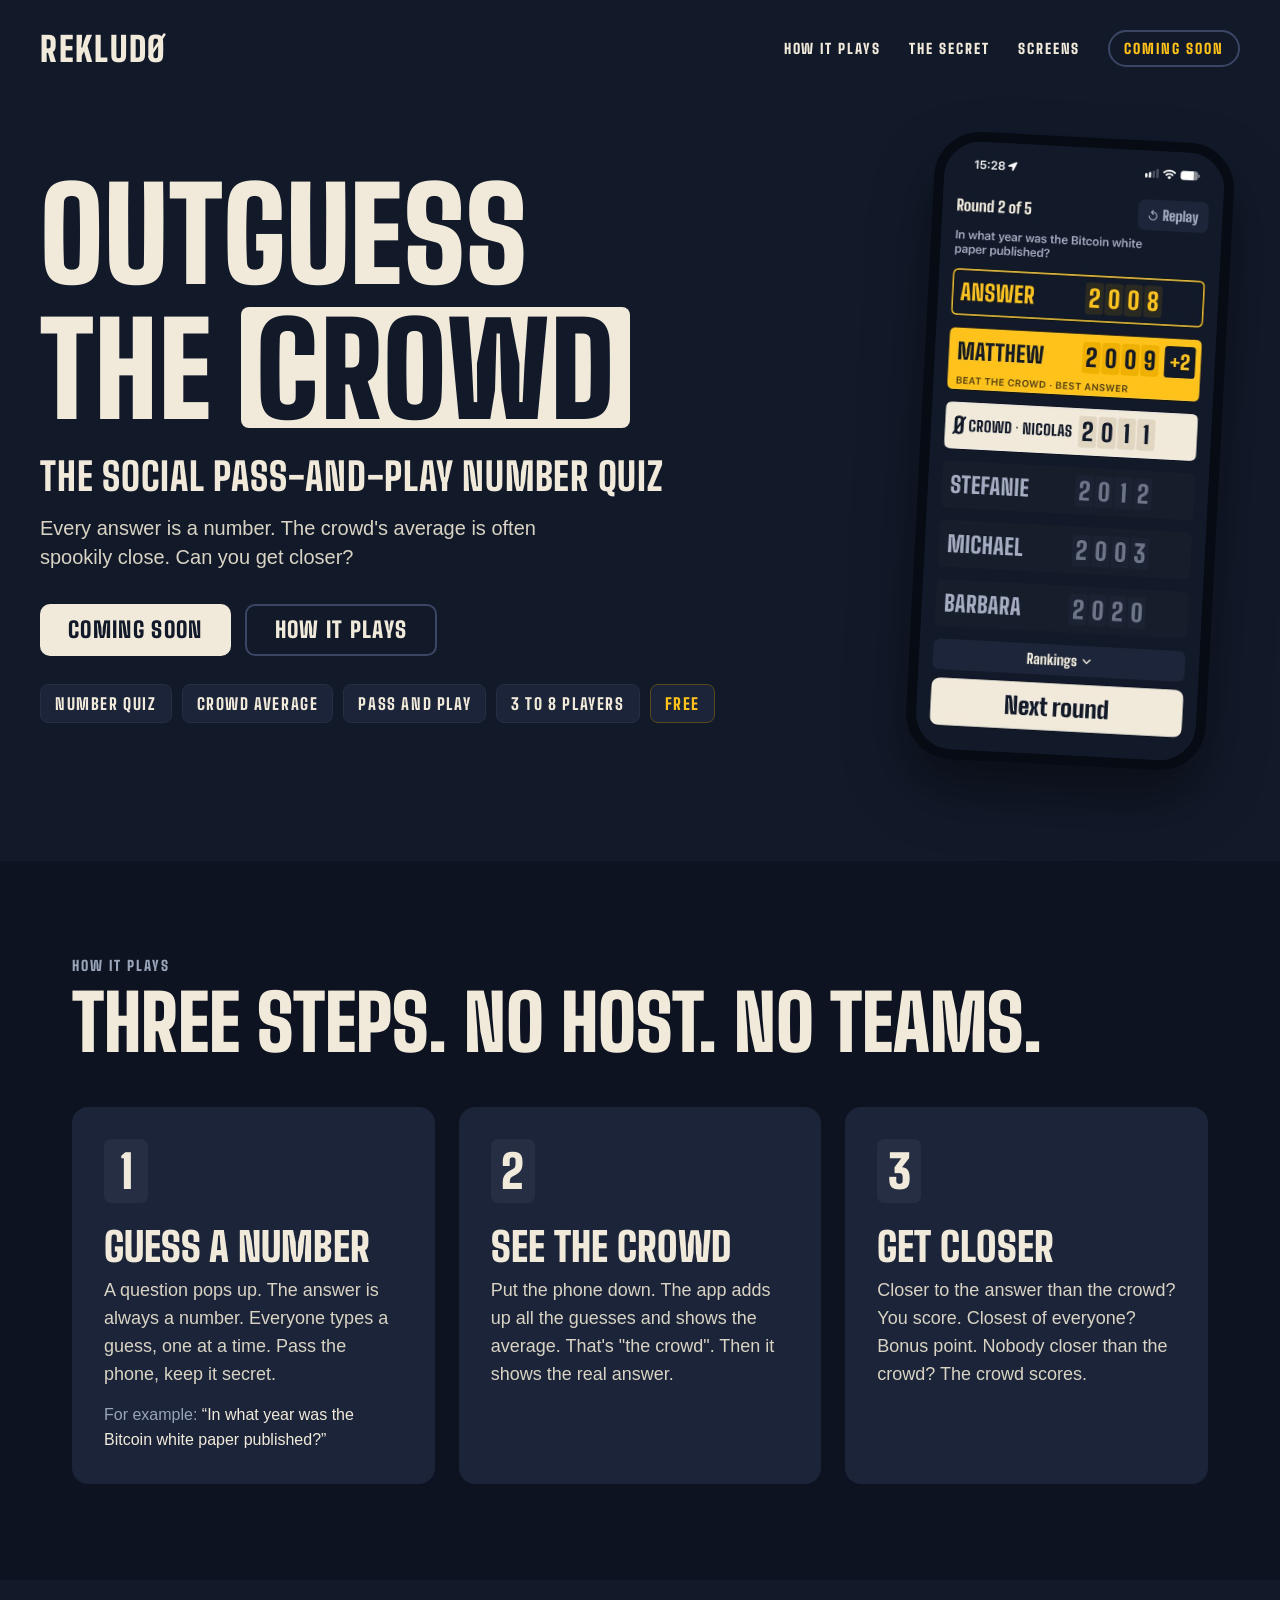
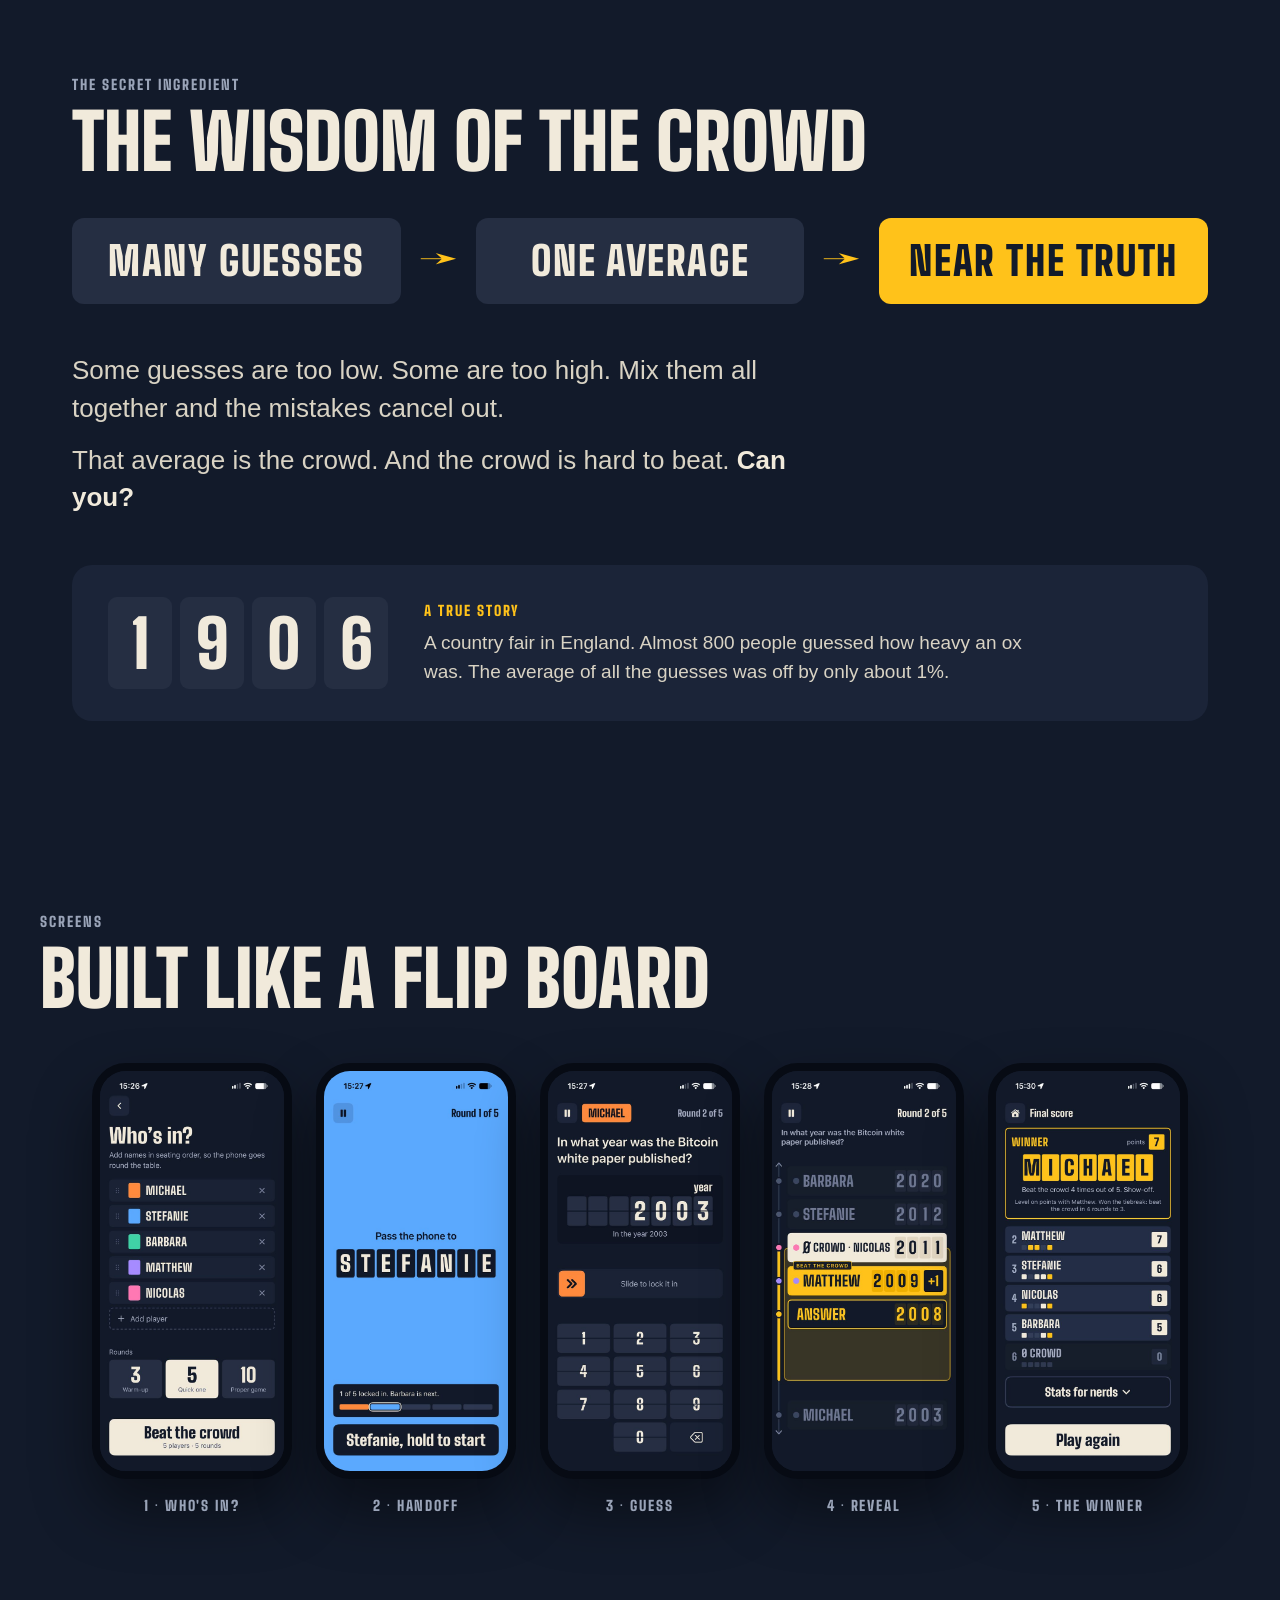
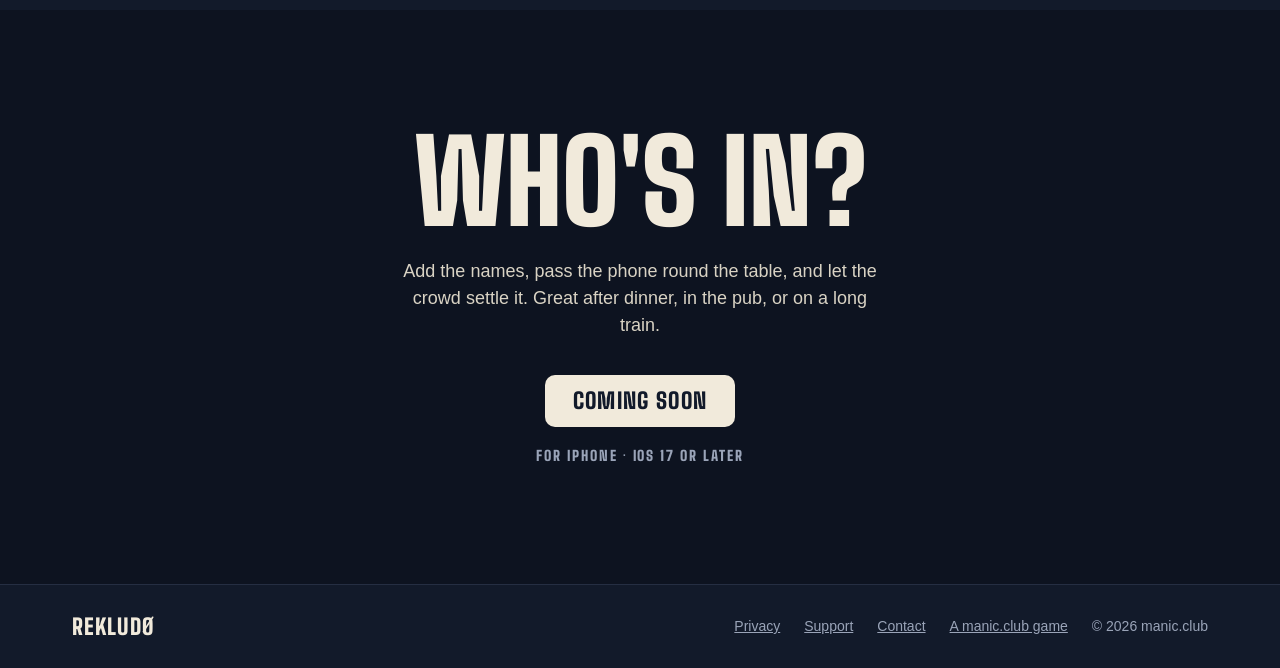
==== commit 221abba1: "Site feedback round 9: remove the 'Everything flips' text and the lingo section; darker band for the" ====
--- a/index.html
+++ b/index.html
@@ -34,7 +34,6 @@
     <a class="cap" href="#how">How it plays</a>
     <a class="cap" href="#why">The secret</a>
     <a class="cap" href="#screens">Screens</a>
-    <a class="cap" href="#words">The lingo</a>
     <span class="pill">Coming soon</span>
   </nav>
 </header>
@@ -107,8 +106,7 @@
 
   <section id="screens" class="wrap screens" aria-labelledby="screens-title">
     <div class="cap">Screens</div>
-    <h2 id="screens-title" style="margin-bottom:16px">Built like a flip board</h2>
-    <p class="sub">Everything flips, nothing fades. Even on silent, the flaps and haptics carry the moment.</p>
+    <h2 id="screens-title" style="margin-bottom:48px">Built like a flip board</h2>
     <ul class="shots">
       <li><div class="phone small"><img loading="lazy" src="img/setup.jpg" width="620" height="1347" alt="Setup screen: who's in? Five players and the rounds to choose from"></div><div class="cap">1 · Who's in?</div></li>
       <li><div class="phone small"><img loading="lazy" src="img/handoff.jpg" width="620" height="1347" alt="Handoff screen: pass the phone to Stefanie, hold to start"></div><div class="cap">2 · Handoff</div></li>
@@ -117,26 +115,13 @@
       <li><div class="phone small"><img loading="lazy" src="img/final.jpg" width="620" height="1347" alt="Final score: the winner's name on yellow flap tiles above the ranking"></div><div class="cap">5 · The winner</div></li>
     </ul>
   </section>
-
-  <section id="words" class="band" aria-labelledby="words-title">
+  <section class="band cta" aria-labelledby="cta-title">
     <div class="wrap">
-      <div class="cap">The lingo</div>
-      <h2 id="words-title">You'll be saying these at the table</h2>
-      <dl class="lingo">
-        <div class="word"><dt class="gold">Bang on</dt><dd>Exactly right, or so close it makes no difference.</dd></div>
-        <div class="word"><dt>Lowball</dt><dd>Ten times too low, or worse.</dd></div>
-        <div class="word"><dt>Moonshot</dt><dd>Ten times too high, or worse.</dd></div>
-        <div class="word"><dt>Crowd pleaser</dt><dd>Whoever landed closest to the crowd's own average.</dd></div>
-        <div class="word"><dt>Crowd point</dt><dd>Nobody beat the crowd? Then the crowd scores.</dd></div>
-      </dl>
-    </div>
-  </section>
-
-  <section class="wrap cta" aria-labelledby="cta-title">
     <h2 id="cta-title">Who's in?</h2>
     <p>Add the names, pass the phone round the table, and let the crowd settle it. Great after dinner, in the pub, or on a long train.</p>
     <span class="btn btn-soon">Coming soon</span>
     <div class="cap">For iPhone · iOS 17 or later</div>
+      </div>
   </section>
 </main>
 
--- a/style.css
+++ b/style.css
@@ -85,19 +85,13 @@
 
 /* screens */
 .screens { padding: 96px 0; }
-.screens p.sub { margin: 0 0 56px; font-size: 18px; line-height: 1.5; color: var(--soft); max-width: 560px; }
 .shots { display: flex; flex-wrap: wrap; justify-content: center; gap: 24px; margin: 0; padding: 0; list-style: none; }
 .shots li { display: flex; flex-direction: column; align-items: center; gap: 18px; }
 
-/* lingo */
-.lingo { display: grid; grid-template-columns: repeat(auto-fit, minmax(190px, 1fr)); gap: 20px; margin: 0; }
-.word { background: var(--card); border-radius: 16px; padding: 24px; min-width: 0; }
-.word dt { font-family: var(--display); text-transform: uppercase; font-weight: 900; font-size: 36px; line-height: 1; }
-.word dt.gold { color: var(--signal); }
-.word dd { margin: 10px 0 0; line-height: 1.5; color: var(--soft); }
 
 /* closing call */
 .cta { padding: 120px 0; text-align: center; }
+.cta.band { background: var(--deep); }
 .cta h2 { font-size: clamp(60px, 9vw, 128px); line-height: .9; margin: 0; }
 .cta p { margin: 24px auto 36px; font-size: 18px; line-height: 1.5; color: var(--soft); max-width: 480px; }
 .cta .cap { margin-top: 20px; }
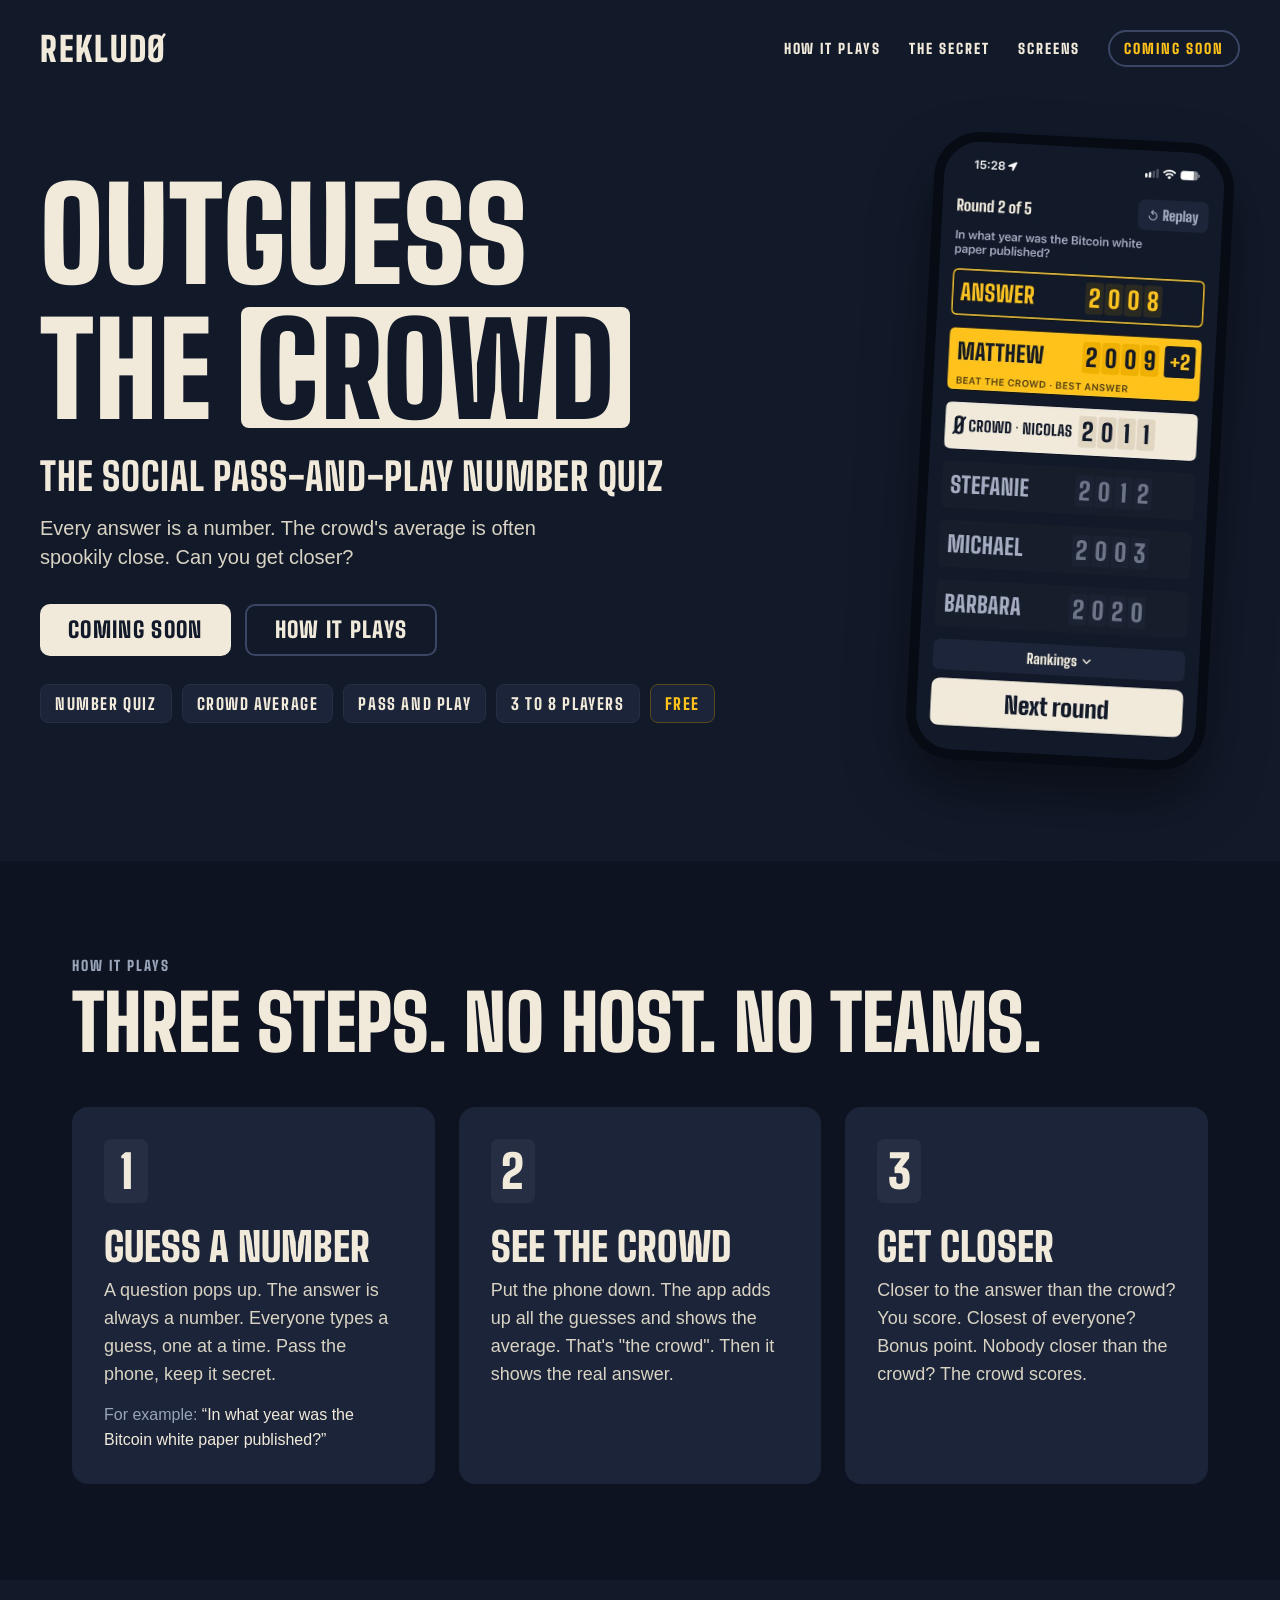
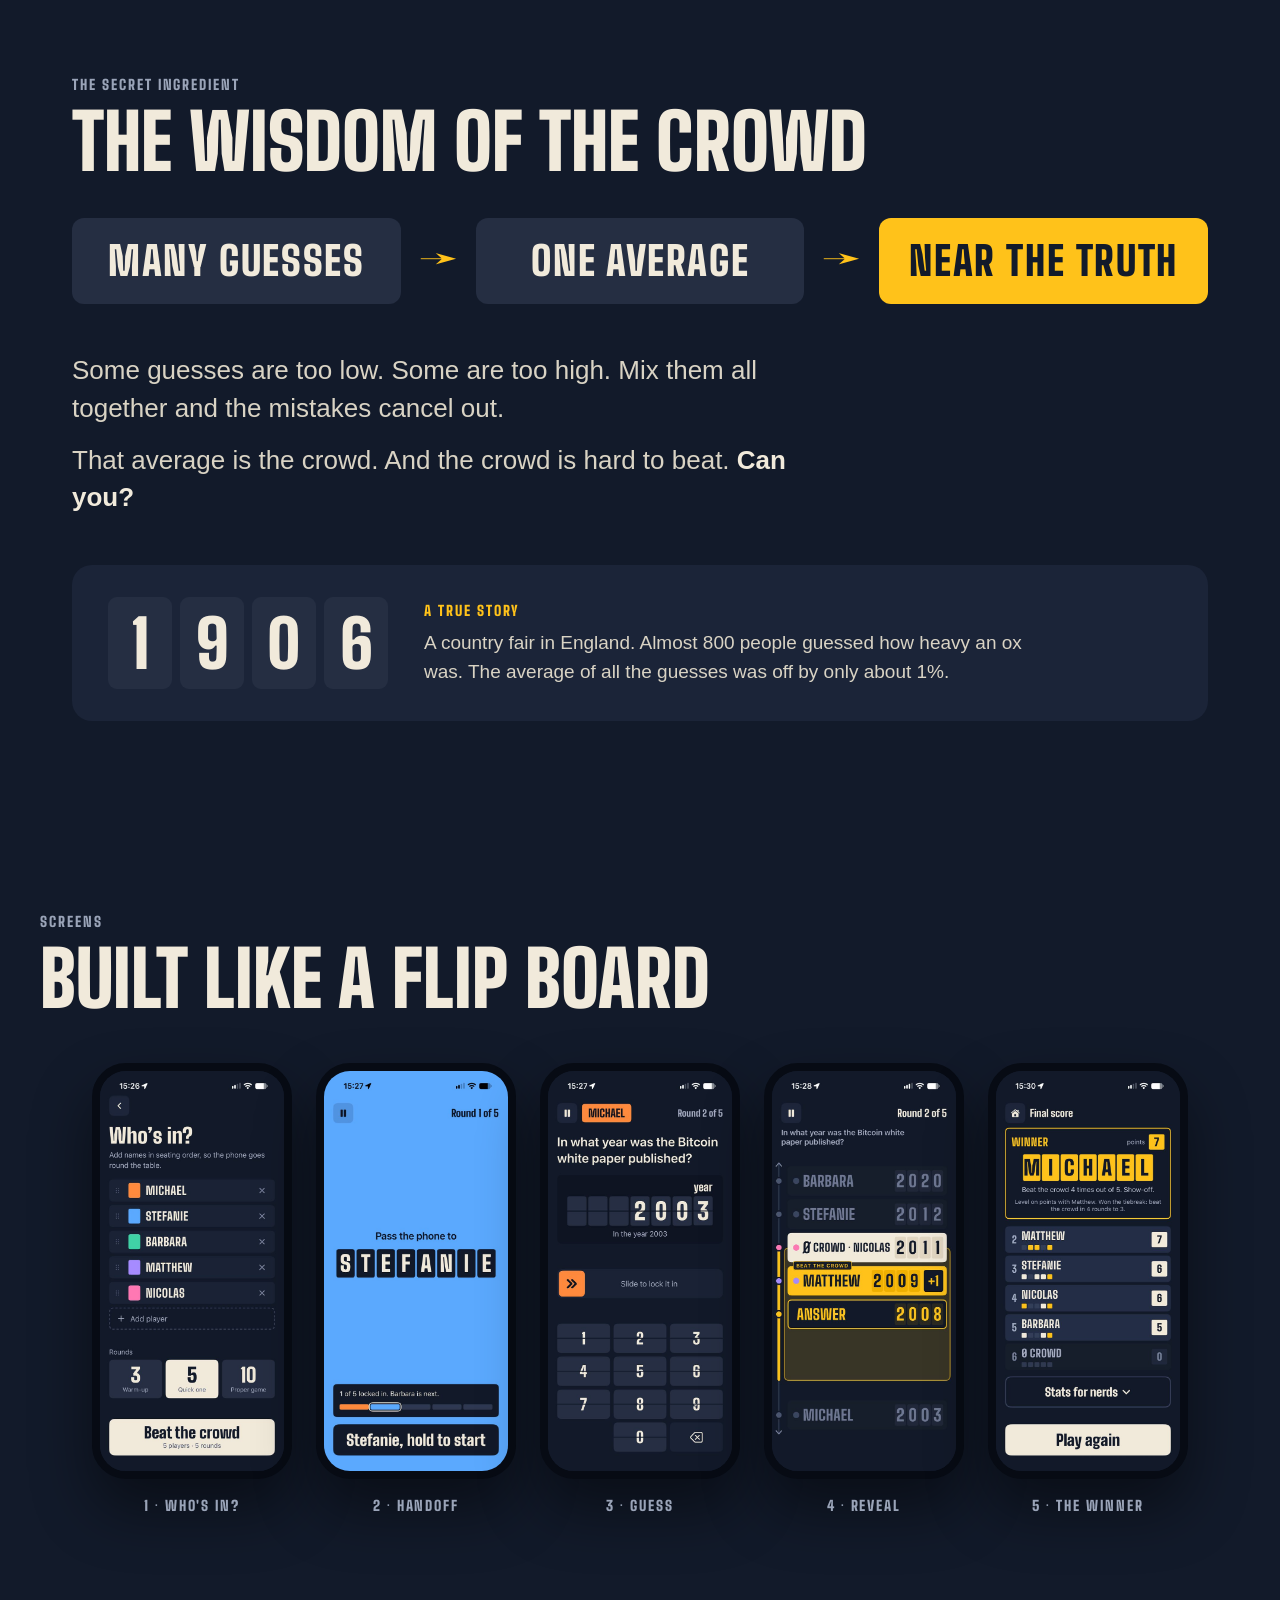
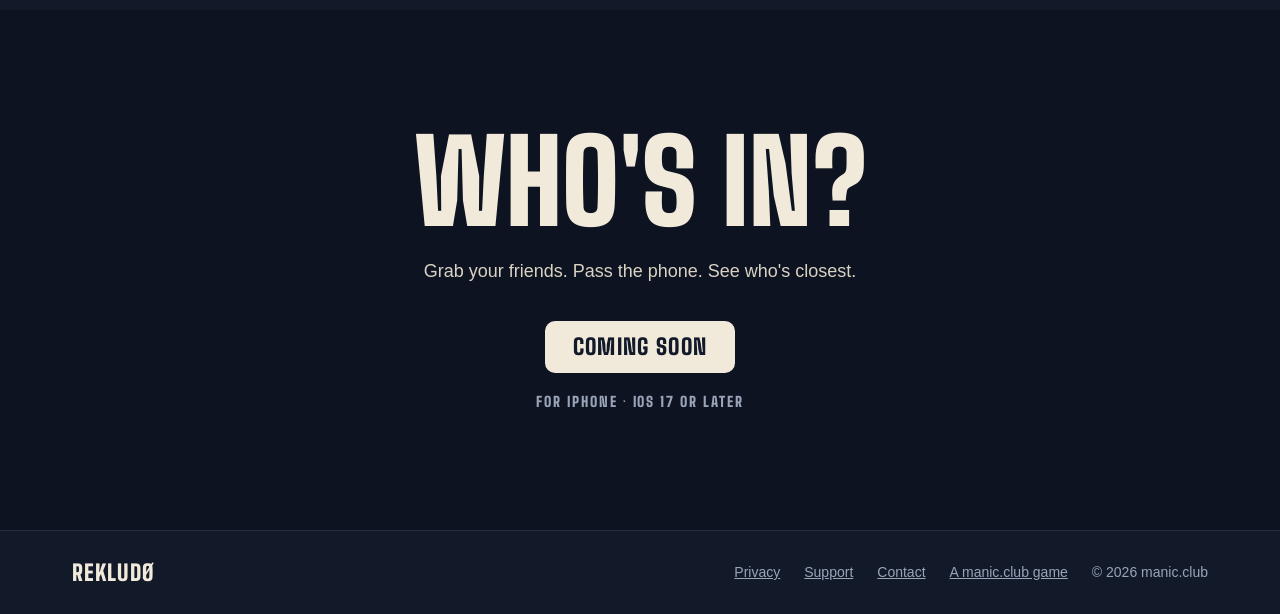
==== commit ccce0c8b: "Site feedback round 10: shorter, more social closing line Co-Authored-By: Claude Sonnet 5.5 <noreply" ====
--- a/index.html
+++ b/index.html
@@ -118,7 +118,7 @@
   <section class="band cta" aria-labelledby="cta-title">
     <div class="wrap">
     <h2 id="cta-title">Who's in?</h2>
-    <p>Add the names, pass the phone round the table, and let the crowd settle it. Great after dinner, in the pub, or on a long train.</p>
+    <p>Grab your friends. Pass the phone. See who's closest.</p>
     <span class="btn btn-soon">Coming soon</span>
     <div class="cap">For iPhone · iOS 17 or later</div>
       </div>
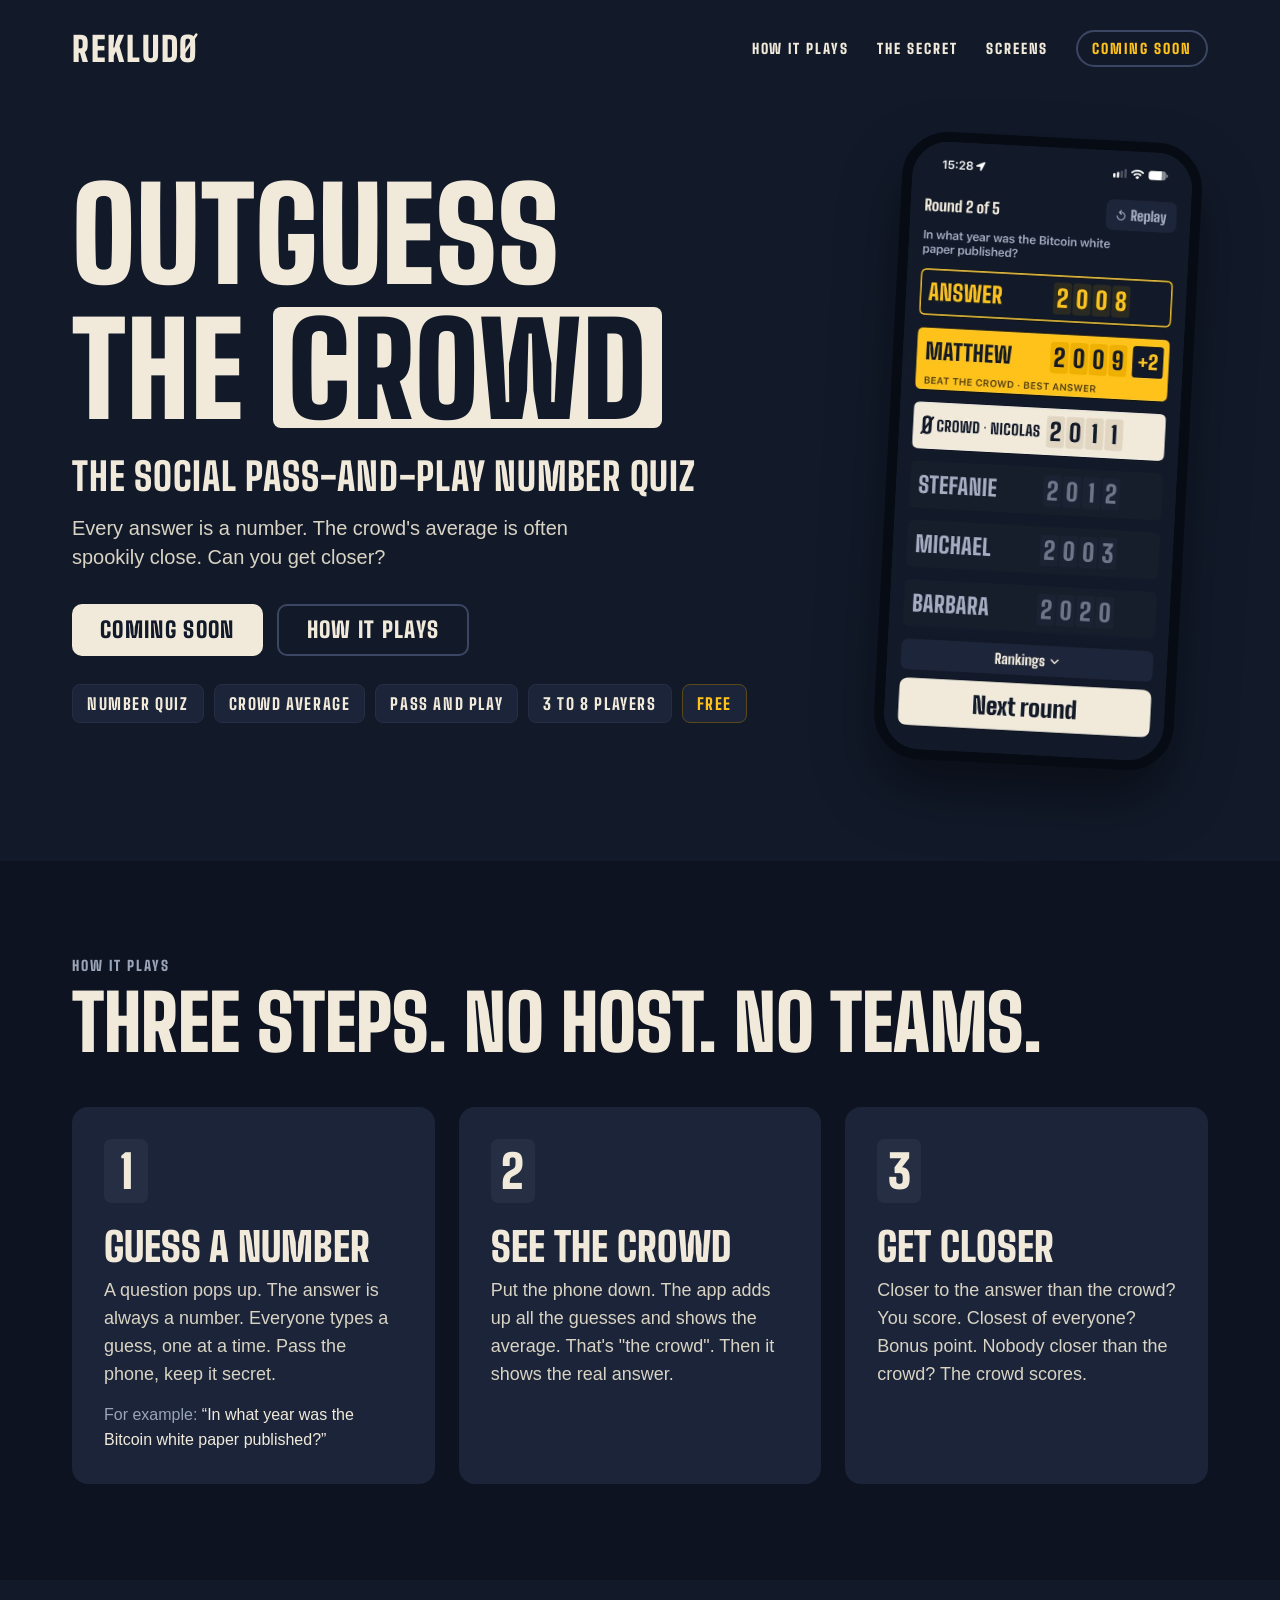
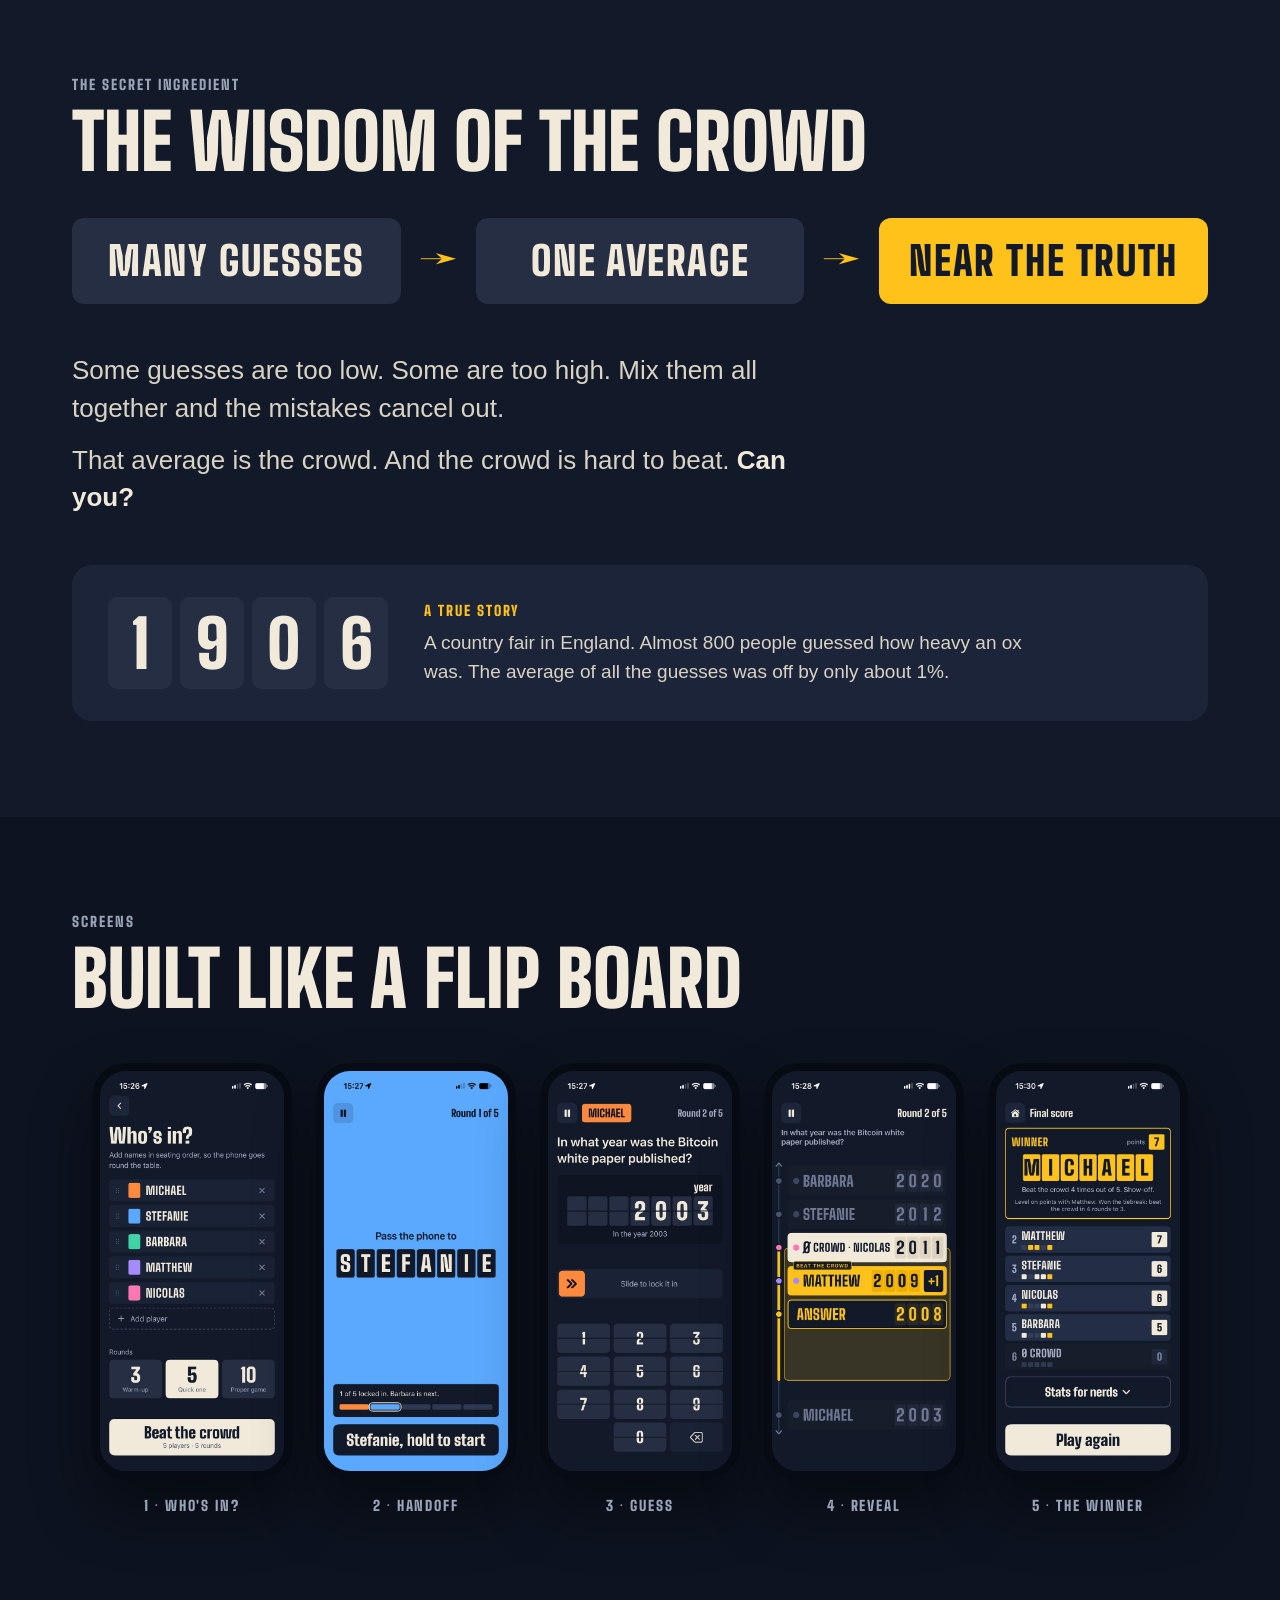
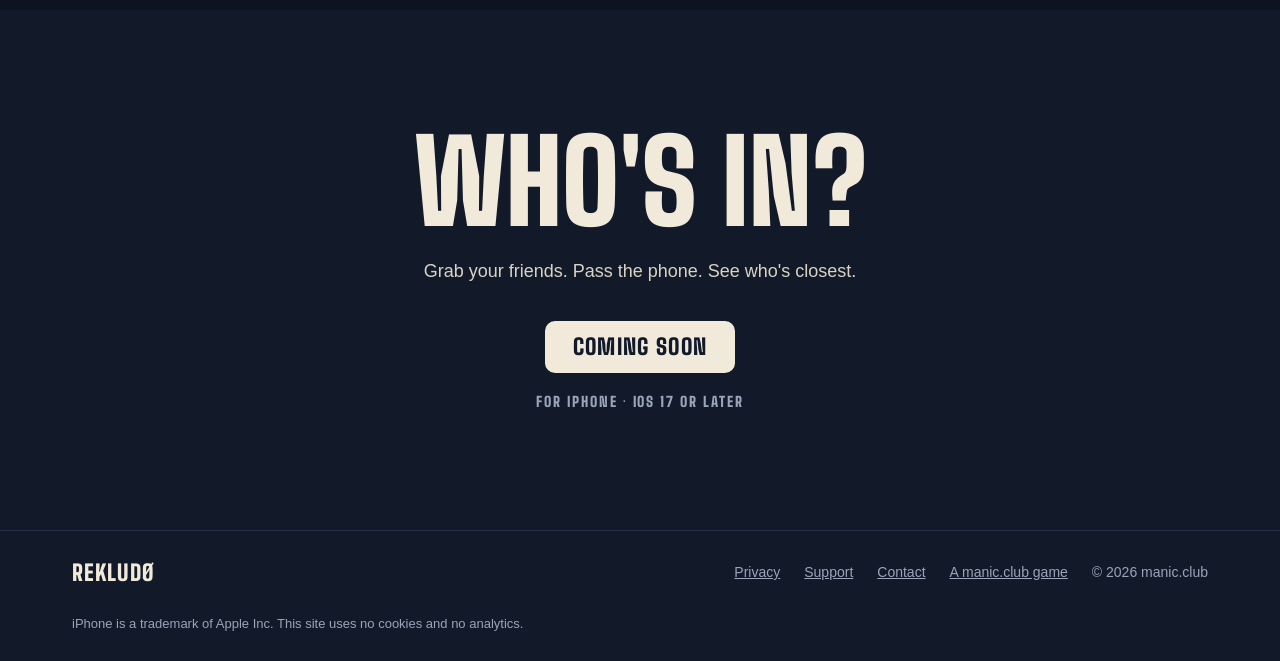
==== commit fa9fb1c4: "Final clean-up: one left edge for all sections, alternating bands, small print, CNAME for rekludo.co" ====
--- a/index.html
+++ b/index.html
@@ -104,7 +104,8 @@
     </figure>
   </section>
 
-  <section id="screens" class="wrap screens" aria-labelledby="screens-title">
+  <section id="screens" class="band screens" aria-labelledby="screens-title">
+    <div class="wrap">
     <div class="cap">Screens</div>
     <h2 id="screens-title" style="margin-bottom:48px">Built like a flip board</h2>
     <ul class="shots">
@@ -114,14 +115,13 @@
       <li><div class="phone small"><img loading="lazy" src="img/reveal.jpg" width="620" height="1347" alt="Reveal in mid-animation: the crowd, the answer and a player landing on the axis"></div><div class="cap">4 · Reveal</div></li>
       <li><div class="phone small"><img loading="lazy" src="img/final.jpg" width="620" height="1347" alt="Final score: the winner's name on yellow flap tiles above the ranking"></div><div class="cap">5 · The winner</div></li>
     </ul>
+    </div>
   </section>
-  <section class="band cta" aria-labelledby="cta-title">
-    <div class="wrap">
+  <section class="wrap cta" aria-labelledby="cta-title">
     <h2 id="cta-title">Who's in?</h2>
     <p>Grab your friends. Pass the phone. See who's closest.</p>
     <span class="btn btn-soon">Coming soon</span>
     <div class="cap">For iPhone · iOS 17 or later</div>
-      </div>
   </section>
 </main>
 
@@ -136,6 +136,7 @@
       <span>© 2026 manic.club</span>
     </div>
   </div>
+  <p class="foot-fine">iPhone is a trademark of Apple Inc. This site uses no cookies and no analytics.</p>
 </footer>
 </body>
 </html>
--- a/style.css
+++ b/style.css
@@ -40,7 +40,7 @@
 .btn-line:hover { border-color: var(--signal); }
 
 /* nav */
-.nav { display: flex; align-items: center; justify-content: space-between; gap: 16px; flex-wrap: wrap; padding: 28px 0; }
+.nav { display: flex; align-items: center; justify-content: space-between; gap: 16px; flex-wrap: wrap; padding-top: 28px; padding-bottom: 28px; }
 .logo { font-family: var(--display); font-weight: 900; font-size: 34px; letter-spacing: .05em; text-transform: uppercase; text-decoration: none; }
 .nav-links { display: flex; align-items: center; gap: 28px; flex-wrap: wrap; }
 .nav-links a { text-decoration: none; color: var(--ink); }
@@ -48,7 +48,7 @@
   padding: 8px 14px; border: 2px solid var(--edge); border-radius: 999px; color: var(--signal); }
 
 /* hero */
-.hero { display: flex; flex-wrap: wrap; align-items: center; gap: 56px; padding: 40px 0 96px; }
+.hero { display: flex; flex-wrap: wrap; align-items: center; gap: 56px; padding-top: 40px; padding-bottom: 96px; }
 .hero-text { flex: 1 1 520px; min-width: 0; }
 .hero h1 { font-size: clamp(64px, 10vw, 140px); line-height: .88; letter-spacing: .01em; margin-top: 0; }
 .hero h1 .l1, .hero h1 .l2 { display: block; }
@@ -84,14 +84,13 @@
 .step p.eg q { color: var(--ink); quotes: "\201C" "\201D"; }
 
 /* screens */
-.screens { padding: 96px 0; }
+.band.screens { padding: 96px 0; }
 .shots { display: flex; flex-wrap: wrap; justify-content: center; gap: 24px; margin: 0; padding: 0; list-style: none; }
 .shots li { display: flex; flex-direction: column; align-items: center; gap: 18px; }
 
 
 /* closing call */
-.cta { padding: 120px 0; text-align: center; }
-.cta.band { background: var(--deep); }
+.cta { padding-top: 120px; padding-bottom: 120px; text-align: center; }
 .cta h2 { font-size: clamp(60px, 9vw, 128px); line-height: .9; margin: 0; }
 .cta p { margin: 24px auto 36px; font-size: 18px; line-height: 1.5; color: var(--soft); max-width: 480px; }
 .cta .cap { margin-top: 20px; }
@@ -103,14 +102,16 @@
 .foot-links { display: flex; gap: 24px; flex-wrap: wrap; font-size: 14px; color: var(--muted); }
 .foot-links a { color: var(--muted); }
 .foot-links a:hover { color: var(--ink); }
+.foot-fine { max-width: 1200px; margin: 0 auto; padding: 0 32px 28px; font-size: 13px; line-height: 1.5; color: var(--muted); }
 
 @media (max-width: 820px) {
-  .wrap, .foot-in { padding-left: 20px; padding-right: 20px; }
+  .wrap, .foot-in, .foot-fine { padding-left: 20px; padding-right: 20px; }
   .steps { grid-template-columns: 1fr; grid-template-rows: none; row-gap: 20px; }
   .step { grid-template-rows: none; grid-row: auto; }
   .hero { padding-bottom: 64px; gap: 40px; }
-  .band, .screens { padding: 64px 0; }
-  .cta { padding: 80px 0; }
+  .band { padding: 64px 0; }
+  .screens { padding-top: 64px; padding-bottom: 64px; }
+  .cta { padding-top: 80px; padding-bottom: 80px; }
   .nav-links .cap { display: none; }
   .phone { width: 270px; }
   .phone.small { width: 200px; }
@@ -126,7 +127,7 @@
 .oslash line { stroke: currentColor; stroke-width: .075em; stroke-linecap: round; vector-effect: non-scaling-stroke; }
 
 /* the psychology bit: one column, everything on the same left and right edges */
-.why { padding: 96px 32px; }
+.why { padding-top: 96px; padding-bottom: 96px; }
 .why h2 { margin-bottom: 40px; }
 /* the magic formula: three equal tiles across the full width */
 .formula { display: grid; grid-template-columns: 1fr auto 1fr auto 1fr; align-items: stretch; gap: 18px; margin: 0 0 48px; }
@@ -143,7 +144,7 @@
 .fact figcaption { font-size: 19px; line-height: 1.5; color: var(--soft); max-width: 640px; }
 .fact figcaption .cap { display: block; margin-bottom: 8px; color: var(--signal); }
 @media (max-width: 820px) {
-  .why { padding: 64px 20px; }
+  .why { padding-top: 64px; padding-bottom: 64px; }
   .chips li { font-size: 15px; }
   .formula { grid-template-columns: 1fr; gap: 6px; justify-items: stretch; }
   .fo { transform: rotate(90deg); justify-self: center; }
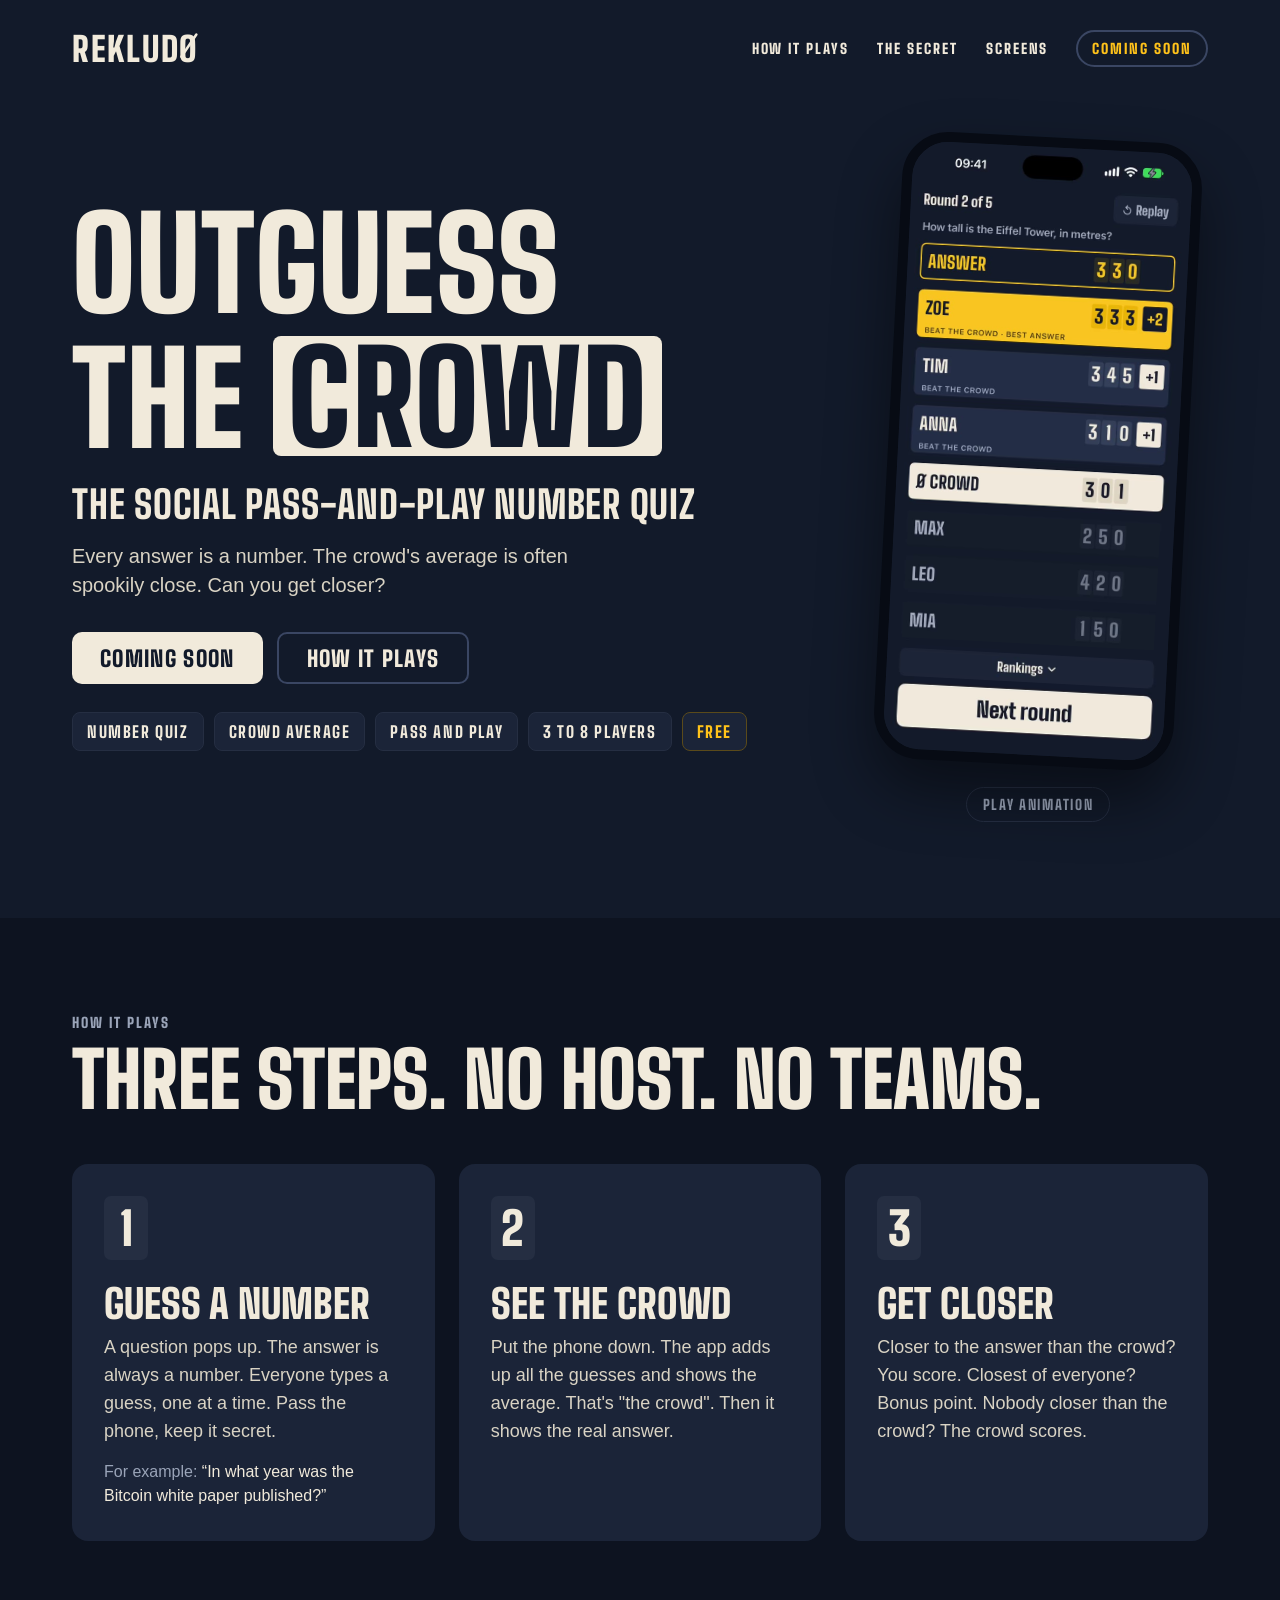
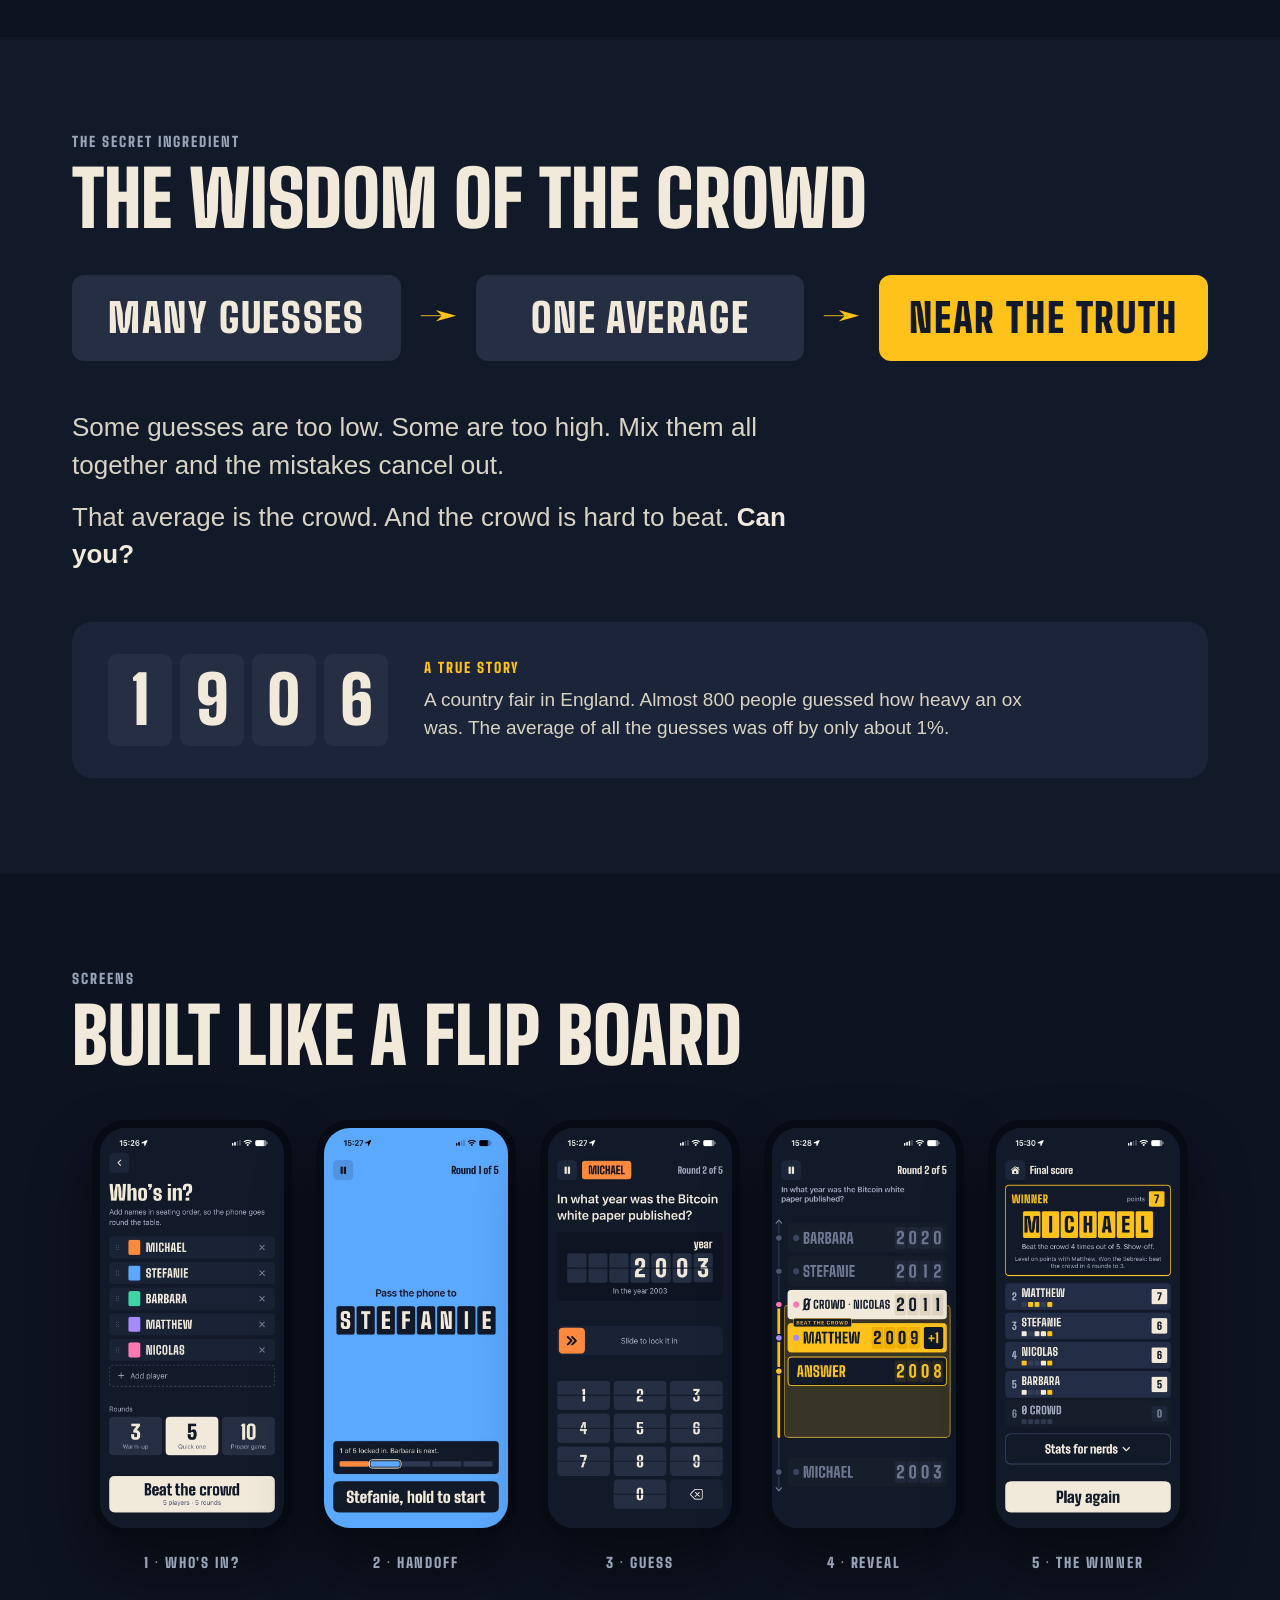
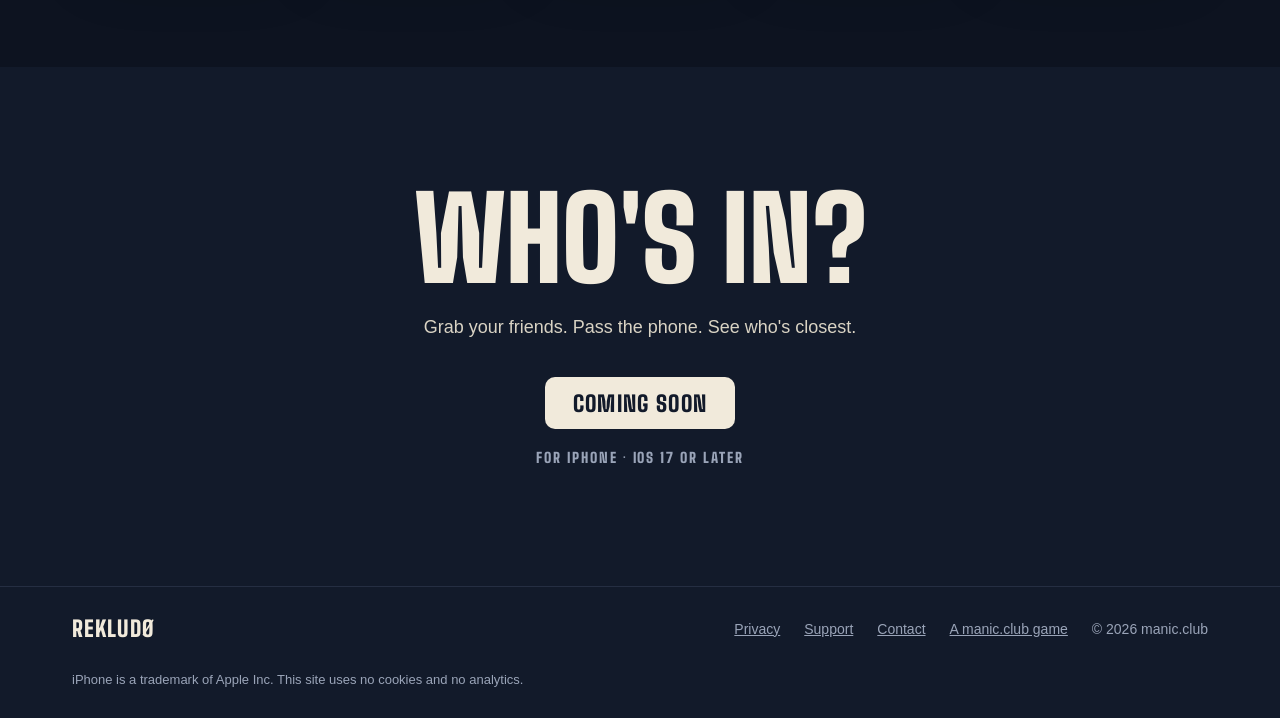
==== commit 185a1bbd: "Hero: autoplaying reveal video in the phone (muted, looping, poster fallback, pause button, reduced-" ====
--- a/index.html
+++ b/index.html
@@ -10,6 +10,7 @@
 <link rel="canonical" href="https://rekludo.com/">
 <link rel="icon" type="image/png" sizes="32x32" href="img/favicon-32.png">
 <link rel="apple-touch-icon" href="img/apple-touch-icon.png">
+<link rel="preload" href="img/reveal-poster.jpg" as="image">
 <link rel="preload" href="fonts/BigShoulders.woff2" as="font" type="font/woff2" crossorigin>
 <link rel="stylesheet" href="style.css">
 <meta property="og:type" content="website">
@@ -57,8 +58,14 @@
       </ul>
     </div>
     <div class="hero-phone">
-      <div class="phone tilt">
-        <img src="img/results.jpg" width="620" height="1347" alt="Rekludo round result: Matthew's guess of 2009 beats the crowd and lands closest to the answer, 2008" fetchpriority="high">
+      <div class="phone-col">
+        <div class="phone tilt">
+          <video id="hero-video" autoplay muted loop playsinline preload="auto" width="640" height="1390" poster="img/reveal-poster.jpg"
+                 aria-label="Rekludo reveal: the crowd's average lands at 301, the answer is 330, and three players beat the crowd and score">
+            <source src="video/reveal-hero.mp4" type="video/mp4">
+          </video>
+        </div>
+        <button id="vtoggle" class="vtoggle" type="button" aria-controls="hero-video" aria-pressed="false">Pause animation</button>
       </div>
     </div>
   </section>
@@ -138,5 +145,15 @@
   </div>
   <p class="foot-fine">iPhone is a trademark of Apple Inc. This site uses no cookies and no analytics.</p>
 </footer>
+<script>
+(function () {
+  var v = document.getElementById('hero-video'), b = document.getElementById('vtoggle');
+  if (!v || !b) return;
+  if (window.matchMedia && matchMedia('(prefers-reduced-motion: reduce)').matches) { v.removeAttribute('autoplay'); v.pause(); }
+  function sync() { b.textContent = v.paused ? 'Play animation' : 'Pause animation'; b.setAttribute('aria-pressed', v.paused ? 'true' : 'false'); }
+  b.addEventListener('click', function () { if (v.paused) { v.play(); } else { v.pause(); } });
+  v.addEventListener('play', sync); v.addEventListener('pause', sync); sync();
+})();
+</script>
 </body>
 </html>
--- a/style.css
+++ b/style.css
@@ -65,11 +65,15 @@
 .hero .cap.note { margin-top: 22px; }
 .hero .fine { margin: 10px 0 0; font-size: 14px; color: var(--muted); }
 .hero-phone { flex: 0 1 340px; display: flex; justify-content: center; }
+.phone-col { display: flex; flex-direction: column; align-items: center; gap: 22px; }
+.vtoggle { font-family: var(--display); text-transform: uppercase; font-weight: 800; font-size: 14px; letter-spacing: .12em; color: var(--muted);
+  background: none; border: 1px solid var(--line); border-radius: 999px; padding: 8px 16px; cursor: pointer; }
+.vtoggle:hover { color: var(--ink); border-color: var(--edge); }
 
 /* phone frame */
 .phone { width: 300px; border-radius: 46px; border: 10px solid #070B14; background: var(--board); overflow: hidden; flex: none;
   box-shadow: 0 30px 60px rgba(0, 0, 0, .45); }
-.phone img { display: block; width: 100%; height: auto; }
+.phone img, .phone video { display: block; width: 100%; height: auto; }
 .phone.small { width: 200px; border-width: 8px; border-radius: 34px; }
 .tilt { transform: rotate(3deg); }
 
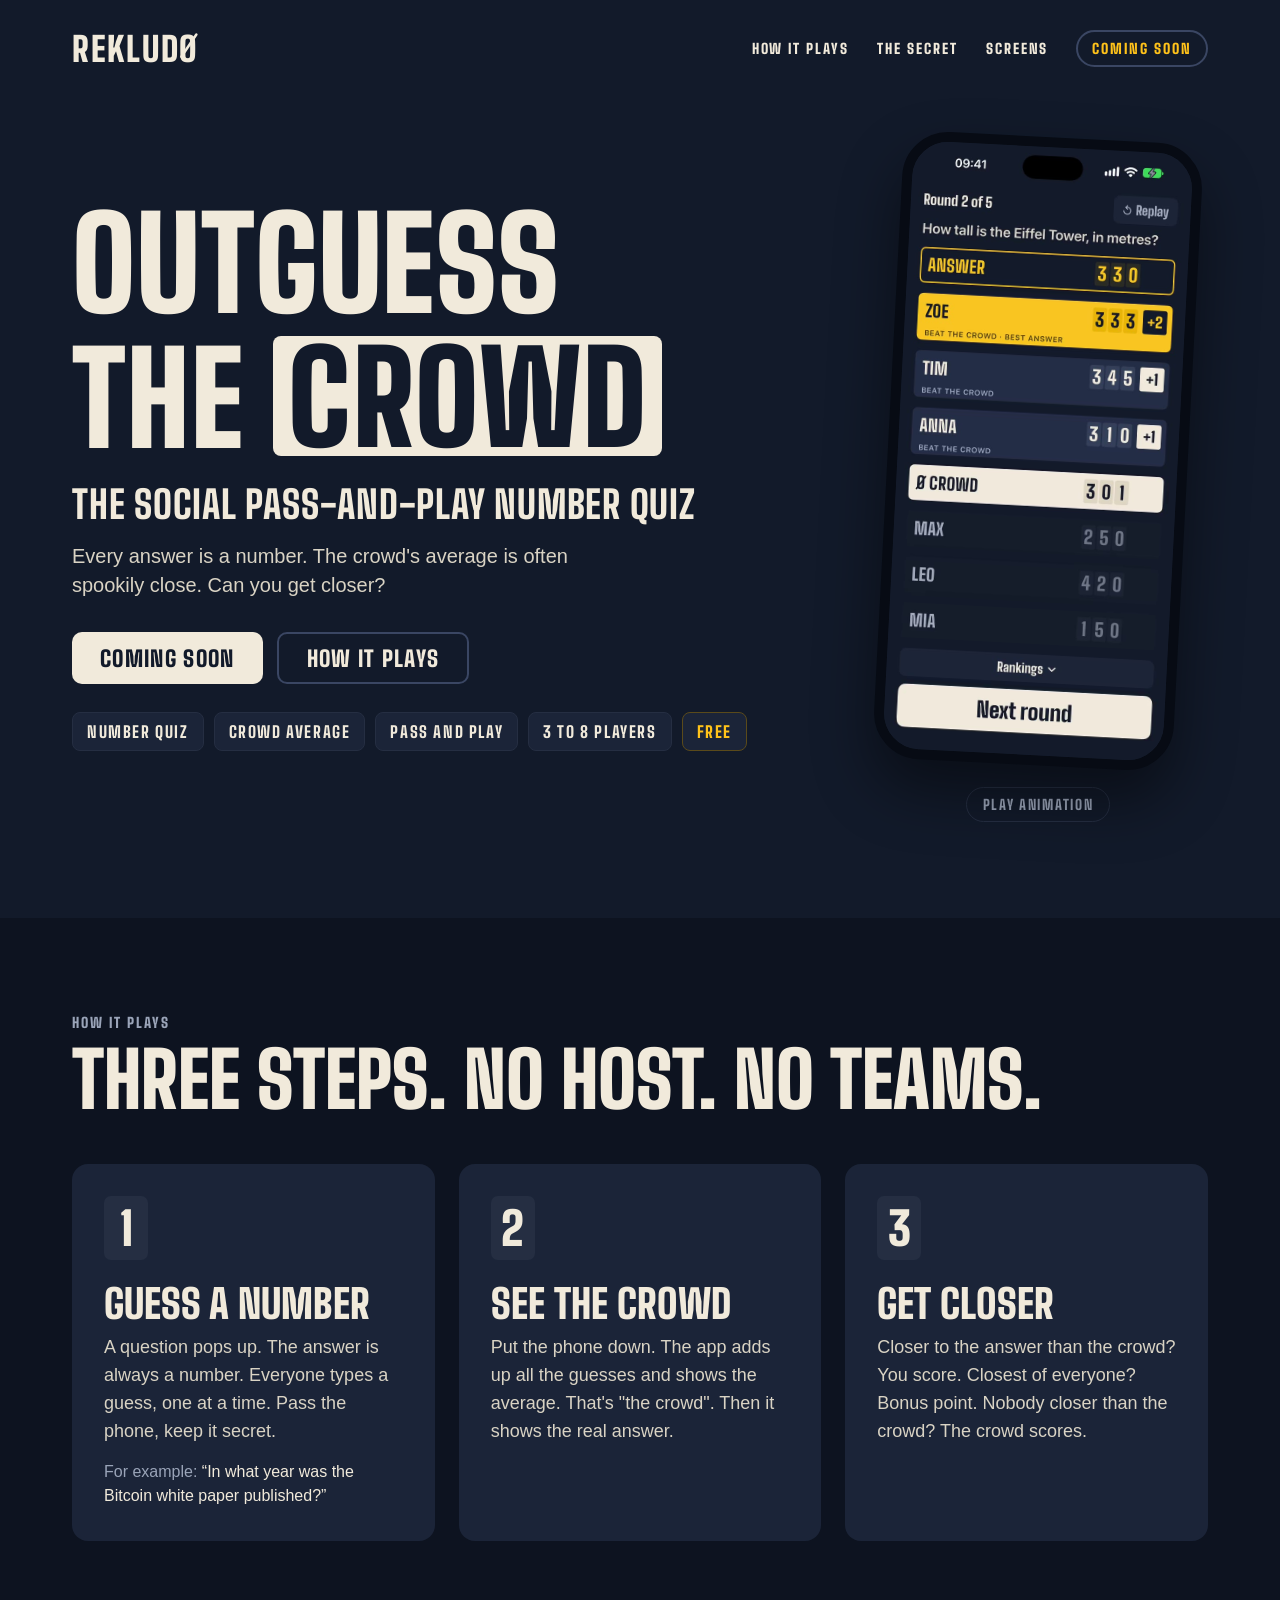
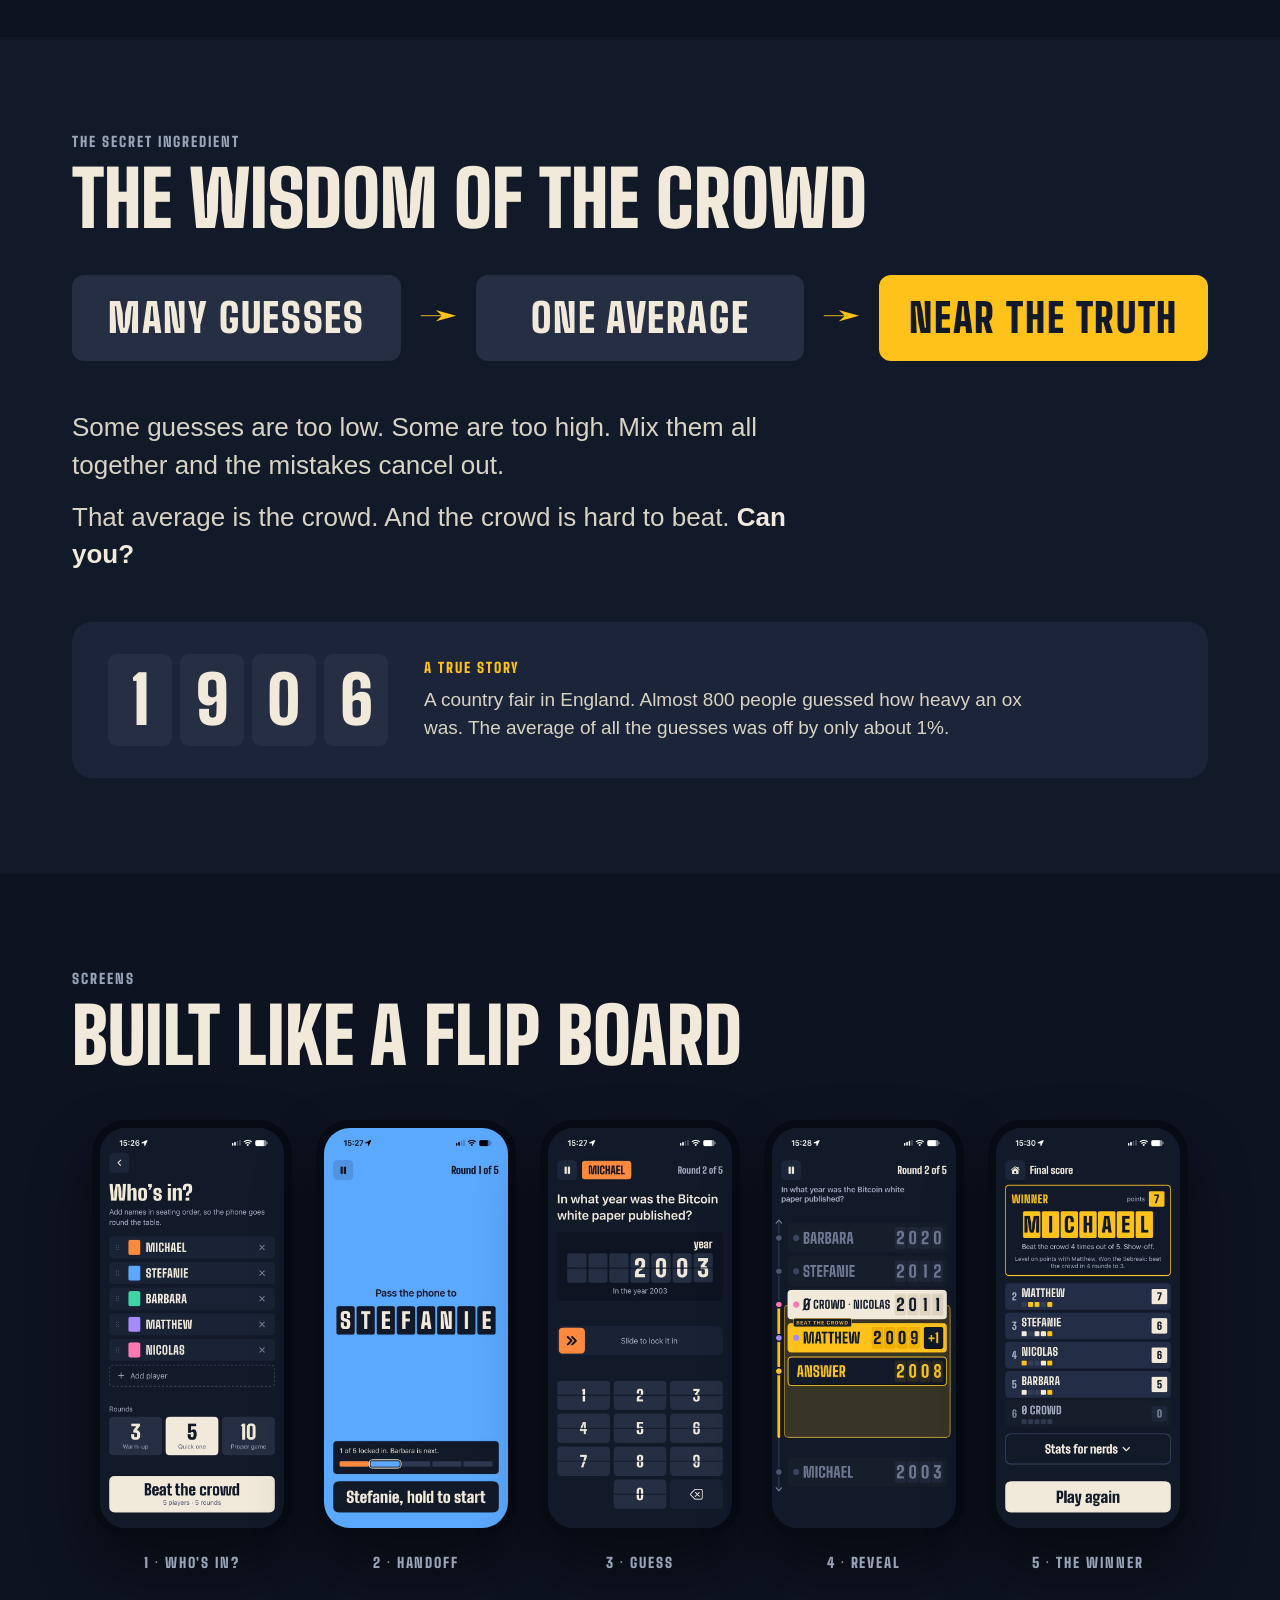
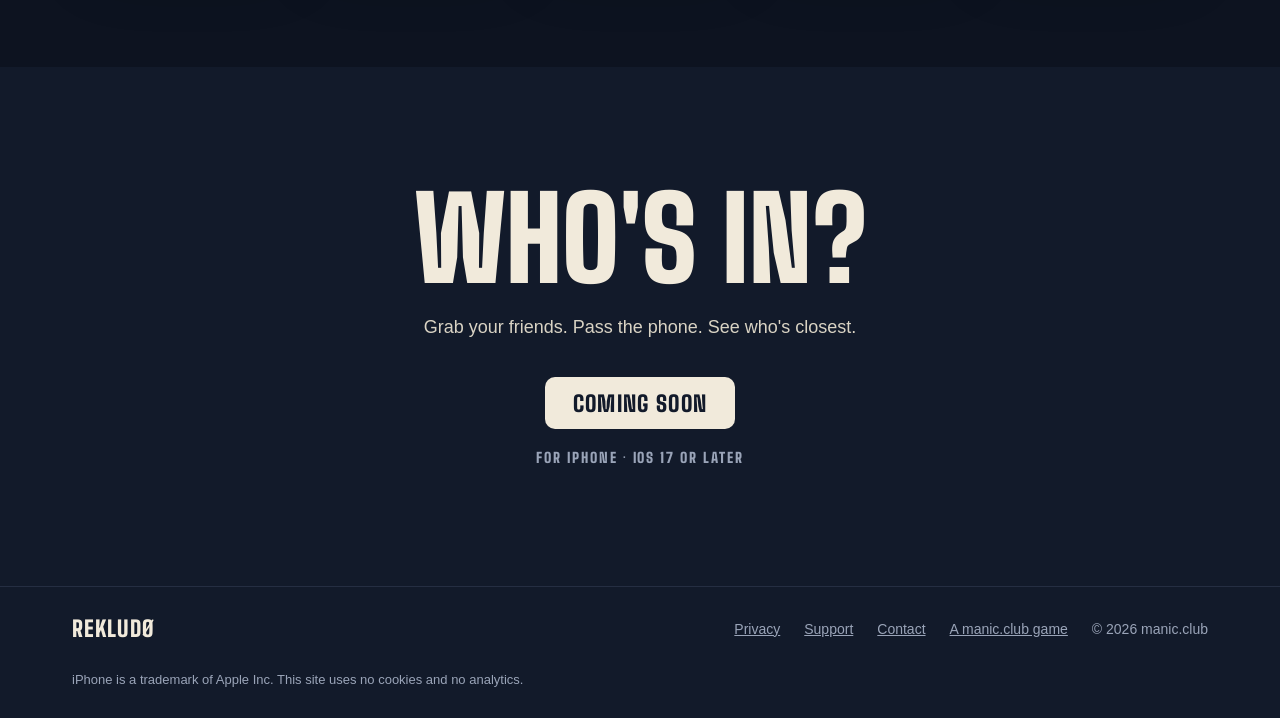
==== commit 827c1165: "Rolling letters on load for the logo and the headline (plays once, reduced-motion aware), faster her" ====
--- a/index.html
+++ b/index.html
@@ -2,6 +2,7 @@
 <html lang="en">
 <head>
 <meta charset="utf-8">
+<script>document.documentElement.className += " js";</script>
 <meta name="viewport" content="width=device-width, initial-scale=1, viewport-fit=cover">
 <title>Rekludo: Outguess the crowd. The social pass-and-play number quiz.</title>
 <meta name="description" content="A social pass-and-play number quiz for 3 to 8 players. Every answer is a number. Everyone guesses, the crowd's average appears next to the truth, and the closest player wins. Free for iPhone.">
@@ -30,7 +31,7 @@
 <a class="skip" href="#main">Skip to content</a>
 
 <header class="wrap nav">
-  <a class="logo" href="/" aria-label="Rekludo home">REKLUD<span class="oslash" aria-hidden="true">O<svg viewBox="0 0 100 100" preserveAspectRatio="none" focusable="false"><line x1="12" y1="88" x2="88" y2="12"/></svg></span></a>
+  <a class="logo" href="/" aria-label="Rekludo home" data-roll>REKLUD<span class="oslash" aria-hidden="true">O<svg viewBox="0 0 100 100" preserveAspectRatio="none" focusable="false"><line x1="12" y1="88" x2="88" y2="12" pathLength="1"/></svg></span></a>
   <nav class="nav-links" aria-label="Main">
     <a class="cap" href="#how">How it plays</a>
     <a class="cap" href="#why">The secret</a>
@@ -42,7 +43,7 @@
 <main id="main">
   <section class="wrap hero" aria-labelledby="hero-title">
     <div class="hero-text">
-      <h1 id="hero-title"><span class="l1">Outguess</span><span class="l2">the <span class="box">crowd</span></span></h1>
+      <h1 id="hero-title" data-roll aria-label="Outguess the crowd"><span class="l1">Outguess</span><span class="l2">the <span class="box">crowd</span></span></h1>
       <p class="tagline">The social pass-and-play number quiz</p>
       <p class="hook">Every answer is a number. The crowd's average is often spookily close. Can you get closer?</p>
       <div class="actions">
@@ -134,7 +135,7 @@
 
 <footer class="foot">
   <div class="foot-in">
-    <a class="logo" href="/" aria-label="Rekludo home">REKLUD<span class="oslash" aria-hidden="true">O<svg viewBox="0 0 100 100" preserveAspectRatio="none" focusable="false"><line x1="12" y1="88" x2="88" y2="12"/></svg></span></a>
+    <a class="logo" href="/" aria-label="Rekludo home">REKLUD<span class="oslash" aria-hidden="true">O<svg viewBox="0 0 100 100" preserveAspectRatio="none" focusable="false"><line x1="12" y1="88" x2="88" y2="12" pathLength="1"/></svg></span></a>
     <div class="foot-links">
       <a href="https://manic.club/privacy/rekludo/">Privacy</a>
       <a href="https://manic.club/support/">Support</a>
@@ -145,6 +146,92 @@
   </div>
   <p class="foot-fine">iPhone is a trademark of Apple Inc. This site uses no cookies and no analytics.</p>
 </footer>
+<script>
+/* Rolling letters on load (like the app's Home screen): the logo and the headline roll through random letters and lock
+   left to right, the O's slash draws last. Plays once; skipped for reduced motion; afterwards the original markup is put back. */
+(function () {
+  var root = document.documentElement;
+  var targets = Array.prototype.slice.call(document.querySelectorAll('[data-roll]'));
+  var reduce = window.matchMedia && matchMedia('(prefers-reduced-motion: reduce)').matches;
+  if (reduce || !targets.length || !window.requestAnimationFrame) { root.classList.add('roll-on'); return; }
+  var LETTERS = 'ABCDEFGHIJKLMNOPRSTUVY', TICK = 65;
+  function wrap(node, list) {
+    if (node.nodeType === 3) {
+      var frag = document.createDocumentFragment();
+      Array.prototype.forEach.call(node.nodeValue, function (ch) {
+        if (/\s/.test(ch)) { frag.appendChild(document.createTextNode(ch)); return; }
+        var s = document.createElement('span'); s.className = 'rc'; s.setAttribute('aria-hidden', 'true'); s.textContent = ch;
+        frag.appendChild(s); list.push({ el: s, ch: ch, i: list.length });
+      });
+      node.parentNode.replaceChild(frag, node);
+    } else if (node.nodeType === 1 && node.tagName.toLowerCase() !== 'svg') {
+      Array.prototype.slice.call(node.childNodes).forEach(function (n) { wrap(n, list); });
+    }
+  }
+  function prepare(el, delay, step, base) {
+    var job = { el: el, orig: el.innerHTML, list: [], delay: delay, started: false, done: false };
+    el.style.visibility = 'hidden';
+    Array.prototype.slice.call(el.childNodes).forEach(function (n) { wrap(n, job.list); });
+    job.list.forEach(function (l) { l.w = l.el.getBoundingClientRect().width; });
+    job.list.forEach(function (l) {          // fixed widths, so rolling letters never move the layout
+      l.el.style.display = 'inline-block'; l.el.style.width = l.w + 'px'; l.el.style.textAlign = 'center';
+      l.lock = delay + base + l.i * step;
+    });
+    measure(job);
+    el.classList.add('rolling');
+    return job;
+  }
+  function measure(job) {        // how wide every rolling letter is, so a wide letter can be squeezed into a narrow slot
+    var first = job.list[0]; job.cw = {};
+    if (!first) return;
+    var probe = first.el.cloneNode(false);
+    probe.style.cssText = 'position:absolute;visibility:hidden;white-space:nowrap;width:auto;transform:none;display:inline-block';
+    first.el.parentNode.appendChild(probe);
+    for (var i = 0; i < LETTERS.length; i++) { probe.textContent = LETTERS.charAt(i); job.cw[LETTERS.charAt(i)] = probe.getBoundingClientRect().width; }
+    probe.parentNode.removeChild(probe);
+  }
+  function start() {
+    var jobs;
+    try {
+      jobs = [prepare(targets[0], 0, 60, 280)].concat(targets.slice(1).map(function (t) { return prepare(t, 200, 42, 380); }));
+    } catch (e) { root.classList.add('roll-on'); targets.forEach(function (t) { t.style.visibility = ''; }); return; }
+    root.classList.add('roll-on');
+    var t0 = performance.now();
+    (function frame(now) {
+      var t = now - t0, alive = false;
+      jobs.forEach(function (job) {
+        if (job.done) return;
+        if (t < job.delay) { alive = true; return; }
+        if (!job.started) { job.started = true; job.el.style.visibility = ''; }
+        var open = false;
+        job.list.forEach(function (l) {
+          var e = t - job.delay;
+          if (t < l.lock) {
+            open = true;
+            var b = Math.floor(e / TICK), p = (e % TICK) / TICK;
+            if (b !== l.b) { l.b = b; l.cur = LETTERS.charAt((b * 7 + l.i * 5) % LETTERS.length); l.el.textContent = l.cur; }
+            var sx = Math.min(1, l.w / (job.cw[l.cur] || l.w));
+            l.el.style.transform = 'scale(' + sx.toFixed(3) + ',' + Math.max(0.15, Math.abs(Math.cos(Math.PI * p))).toFixed(3) + ')';
+          } else {
+            if (!l.locked) {
+              l.locked = true; l.el.textContent = l.ch;
+              var o = l.el.closest ? l.el.closest('.oslash') : null; if (o) o.classList.add('draw');
+            }
+            var k = t - l.lock;
+            l.el.style.transform = k < 130 ? 'scale(' + (1 + 0.07 * (1 - k / 130)).toFixed(3) + ')' : '';
+            if (k < 330) open = true;      // keep going until the pop and the slash have finished
+          }
+        });
+        if (open) { alive = true; } else { job.el.innerHTML = job.orig; job.el.classList.remove('rolling'); job.done = true; }
+      });
+      if (alive) requestAnimationFrame(frame);
+    })(t0);
+  }
+  var go = function () { requestAnimationFrame(start); };
+  var timer = setTimeout(go, 1200);                       // never wait long for the font
+  (document.fonts && document.fonts.ready ? document.fonts.ready : Promise.resolve()).then(function () { clearTimeout(timer); go(); });
+})();
+</script>
 <script>
 (function () {
   var v = document.getElementById('hero-video'), b = document.getElementById('vtoggle');
--- a/style.css
+++ b/style.css
@@ -155,3 +155,10 @@
   .fact { flex-direction: column; align-items: flex-start; gap: 22px; padding: 26px; }
   .fact-tiles .t { width: 54px; height: 78px; font-size: 56px; }
 }
+
+/* rolling letters on load: hidden until the script starts (a timed fallback shows the text if it never does) */
+.js:not(.roll-on) [data-roll] { visibility: hidden; animation: roll-unhide 0s 2.5s forwards; }
+@keyframes roll-unhide { to { visibility: visible; } }
+.rc { transform-origin: 50% 55%; }
+.rolling .oslash line { stroke-dasharray: 1; stroke-dashoffset: 1; }
+.rolling .oslash.draw line { stroke-dashoffset: 0; transition: stroke-dashoffset .28s ease-out; }
